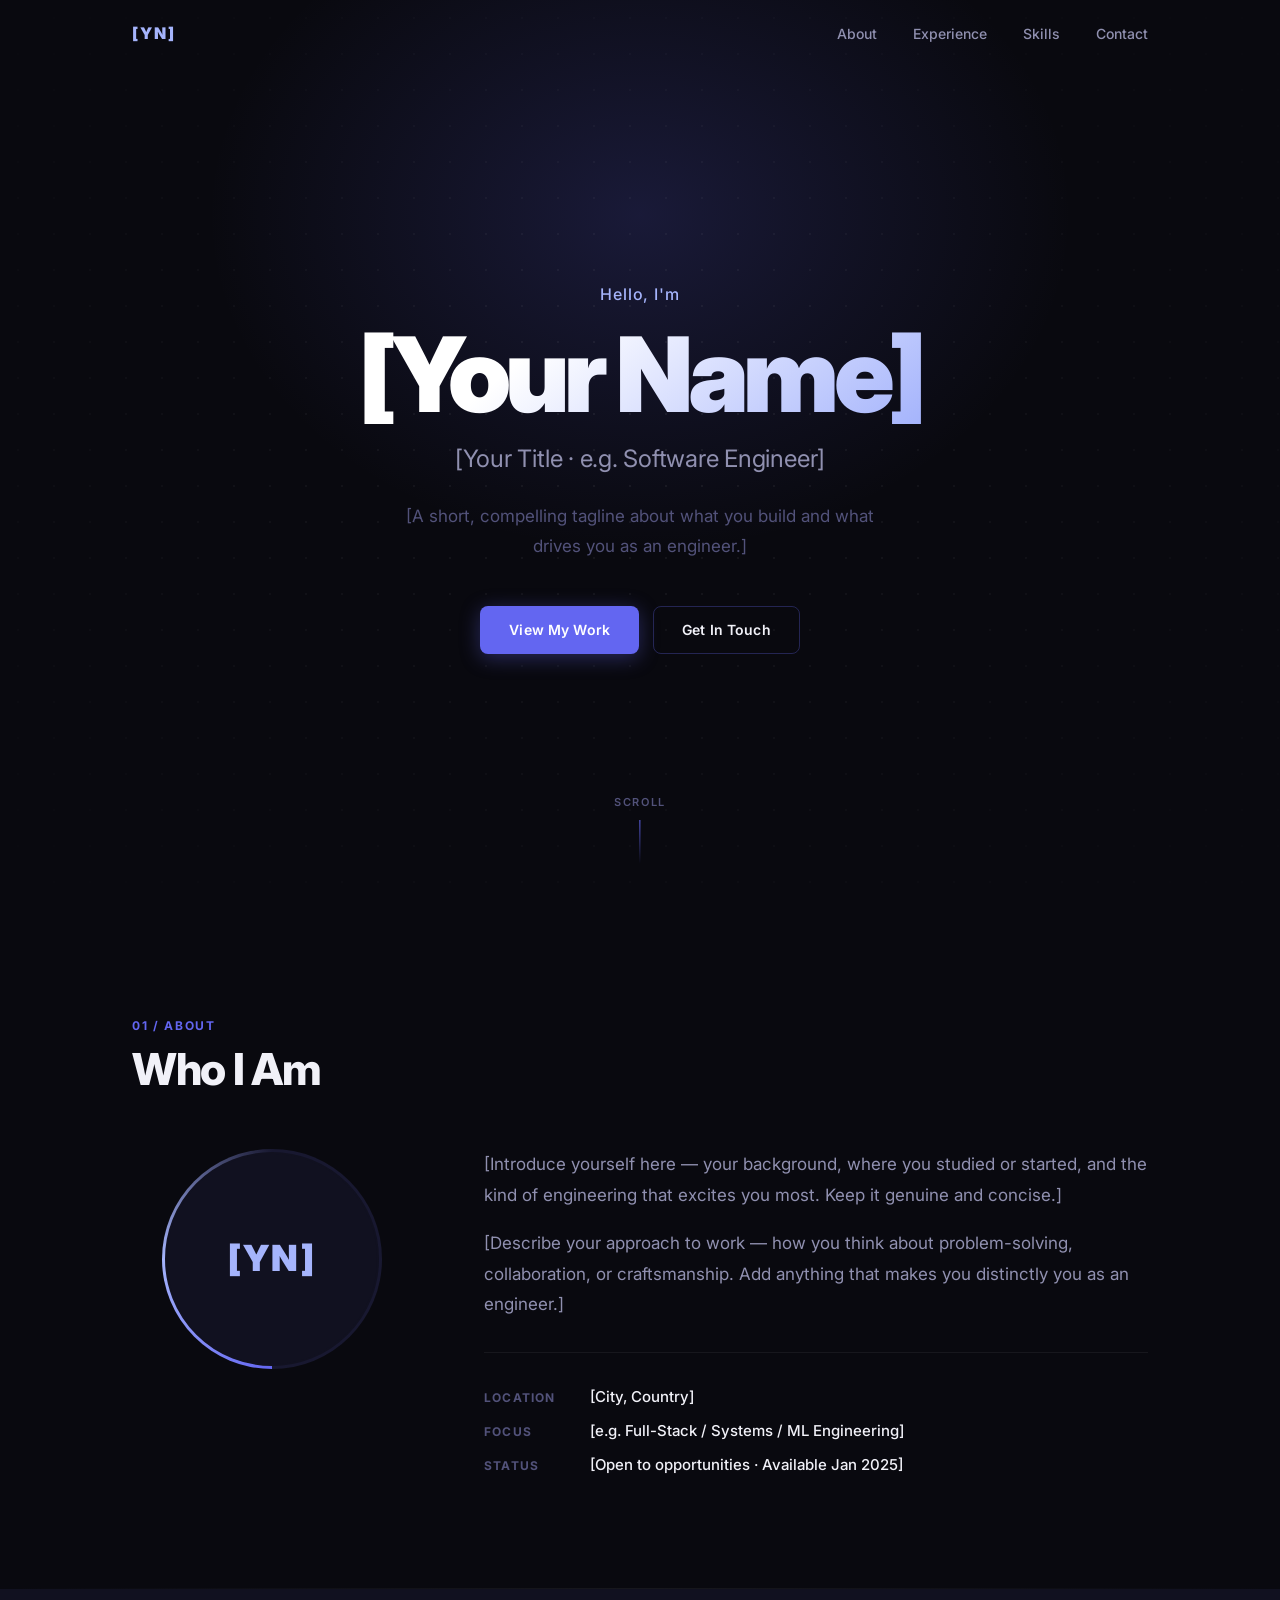
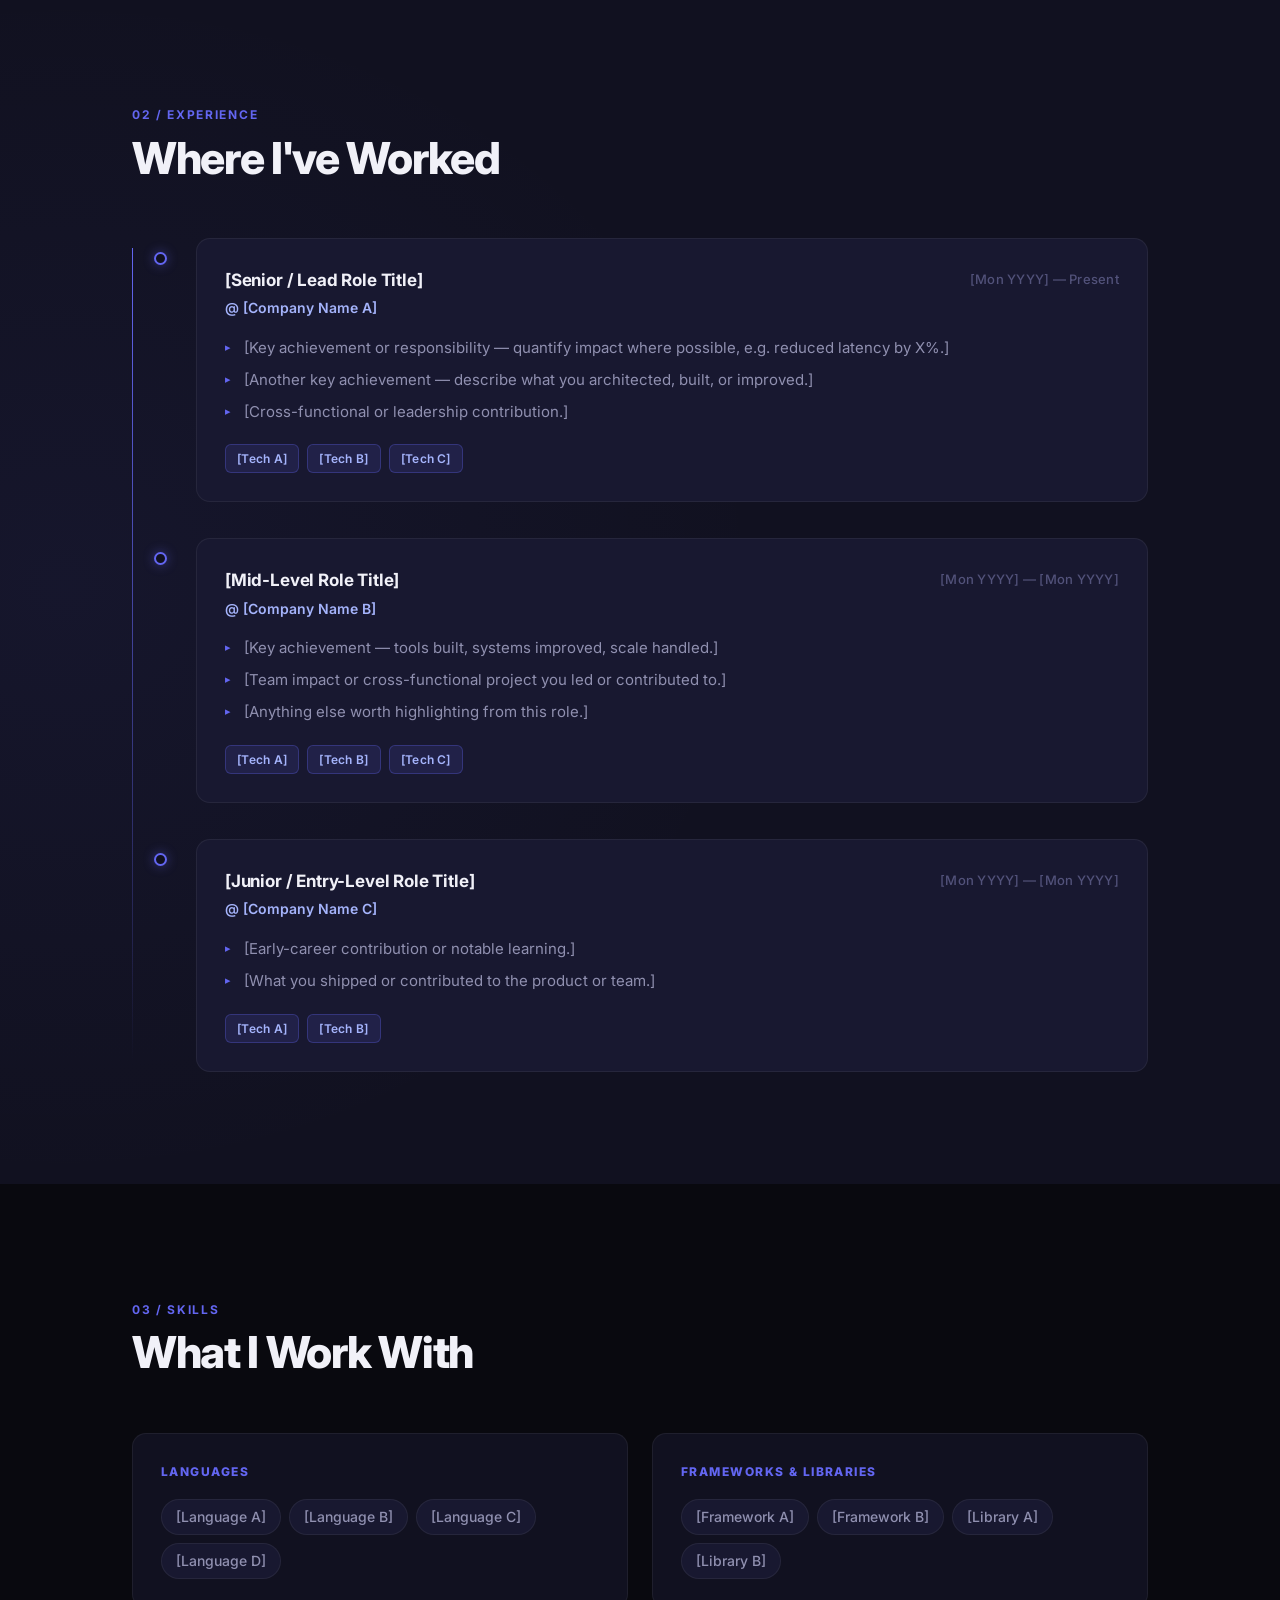
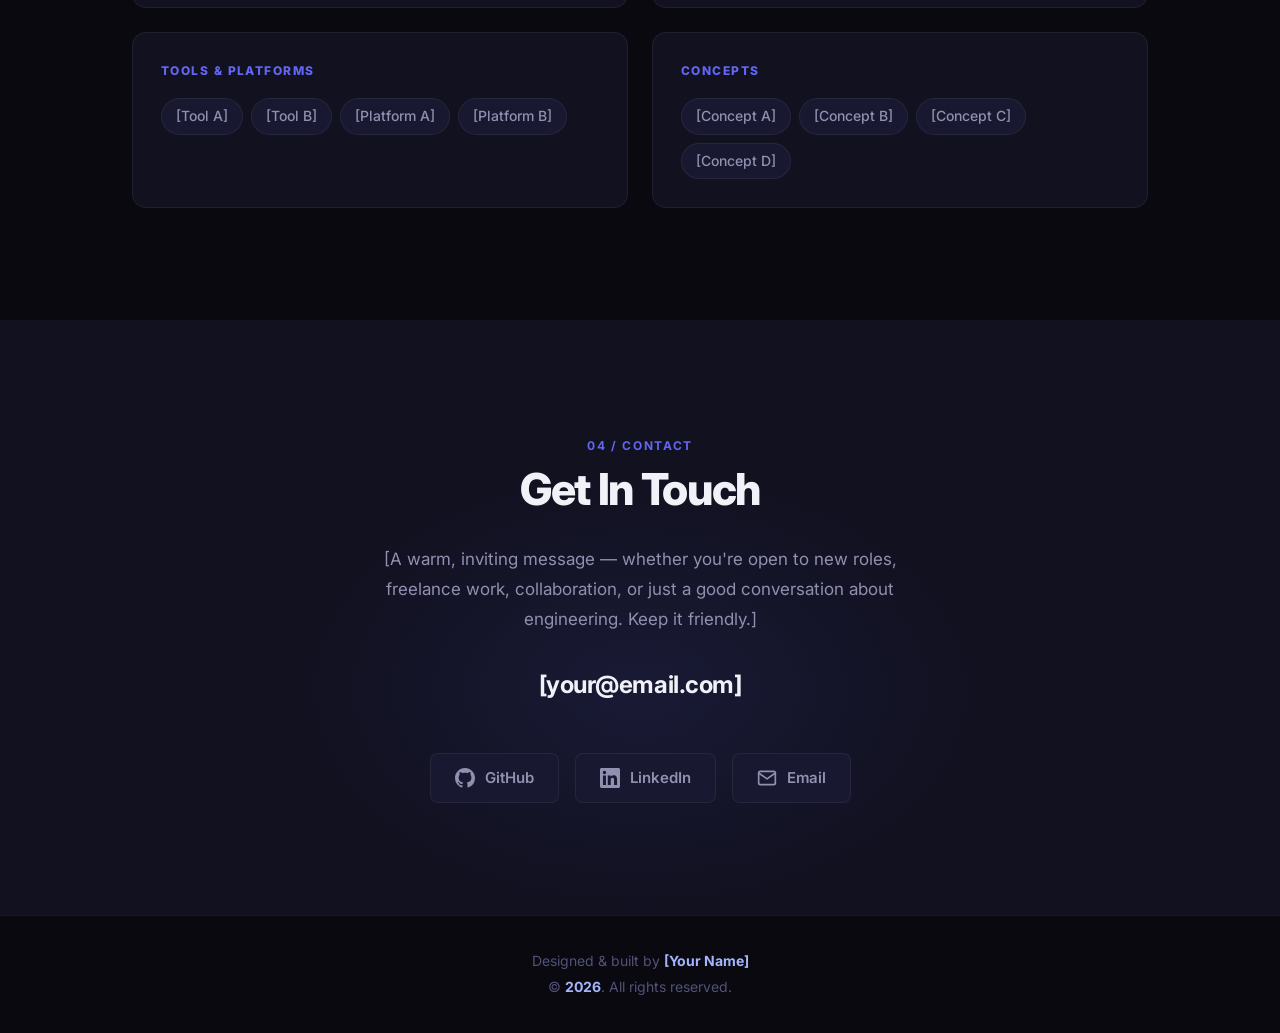
==== index.html @ c760fbdd "feat: add personal portfolio website Single-page portfolio with hero, about, experience, skills, and" ====
<!DOCTYPE html>
<html lang="en">
<head>
  <meta charset="UTF-8" />
  <meta name="viewport" content="width=device-width, initial-scale=1.0" />
  <title>[Your Name] — Engineer</title>
  <meta name="description" content="Personal portfolio of [Your Name], a software engineer." />

  <!-- Fonts: Inter (body) + space for weight variation -->
  <link rel="preconnect" href="https://fonts.googleapis.com" />
  <link rel="preconnect" href="https://fonts.gstatic.com" crossorigin />
  <link href="https://fonts.googleapis.com/css2?family=Inter:wght@300;400;500;600;700;800;900&display=swap" rel="stylesheet" />

  <link rel="stylesheet" href="style.css" />
</head>
<body>

  <!-- ============================================================
       NAVIGATION
  ============================================================ -->
  <nav id="navbar" aria-label="Primary navigation">
    <div class="nav-container">
      <a href="#home" class="nav-logo" aria-label="Home">[YN]</a>

      <ul class="nav-links" id="nav-links" role="list">
        <li><a href="#about">About</a></li>
        <li><a href="#experience">Experience</a></li>
        <li><a href="#skills">Skills</a></li>
        <li><a href="#contact">Contact</a></li>
      </ul>

      <button class="nav-toggle" id="nav-toggle" aria-label="Toggle navigation menu" aria-expanded="false">
        <span></span>
        <span></span>
        <span></span>
      </button>
    </div>
  </nav>

  <!-- ============================================================
       HERO
  ============================================================ -->
  <section id="home" class="hero">
    <!-- Decorative background layer -->
    <div class="hero-glow" aria-hidden="true"></div>
    <div class="hero-grid" aria-hidden="true"></div>

    <div class="hero-content">
      <p class="hero-greeting">Hello, I'm</p>
      <h1 class="hero-name">[Your Name]</h1>
      <h2 class="hero-title">[Your Title · e.g. Software Engineer]</h2>
      <p class="hero-tagline">
        [A short, compelling tagline about what you build and what drives you as an engineer.]
      </p>
      <div class="hero-actions">
        <a href="#experience" class="btn btn-primary">View My Work</a>
        <a href="#contact" class="btn btn-outline">Get In Touch</a>
      </div>
    </div>

    <!-- Animated scroll cue -->
    <div class="scroll-cue" aria-hidden="true">
      <span>Scroll</span>
      <div class="scroll-line"></div>
    </div>
  </section>

  <!-- ============================================================
       ABOUT
  ============================================================ -->
  <section id="about" class="about">
    <div class="container">
      <header class="section-header reveal">
        <span class="section-label">01 / About</span>
        <h2 class="section-title">Who I Am</h2>
      </header>

      <div class="about-layout">
        <!-- Avatar -->
        <div class="about-avatar reveal">
          <div class="avatar-ring">
            <div class="avatar-inner">
              <span class="avatar-initials">[YN]</span>
            </div>
          </div>
        </div>

        <!-- Text -->
        <div class="about-text reveal">
          <p>
            [Introduce yourself here — your background, where you studied or started, and the kind of engineering that excites you most. Keep it genuine and concise.]
          </p>
          <p>
            [Describe your approach to work — how you think about problem-solving, collaboration, or craftsmanship. Add anything that makes you distinctly you as an engineer.]
          </p>

          <dl class="about-details">
            <div class="detail-row">
              <dt>Location</dt>
              <dd>[City, Country]</dd>
            </div>
            <div class="detail-row">
              <dt>Focus</dt>
              <dd>[e.g. Full-Stack / Systems / ML Engineering]</dd>
            </div>
            <div class="detail-row">
              <dt>Status</dt>
              <dd>[Open to opportunities · Available Jan 2025]</dd>
            </div>
          </dl>
        </div>
      </div>
    </div>
  </section>

  <!-- ============================================================
       EXPERIENCE
  ============================================================ -->
  <section id="experience" class="experience">
    <div class="container">
      <header class="section-header reveal">
        <span class="section-label">02 / Experience</span>
        <h2 class="section-title">Where I've Worked</h2>
      </header>

      <ol class="timeline" role="list">

        <!-- Job 1 -->
        <li class="timeline-item">
          <div class="timeline-dot" aria-hidden="true"></div>
          <article class="timeline-card">
            <div class="timeline-meta">
              <div>
                <h3 class="timeline-role">[Senior / Lead Role Title]</h3>
                <span class="timeline-company">@ [Company Name A]</span>
              </div>
              <time class="timeline-period">[Mon YYYY] — Present</time>
            </div>
            <ul class="timeline-bullets" role="list">
              <li>[Key achievement or responsibility — quantify impact where possible, e.g. reduced latency by X%.]</li>
              <li>[Another key achievement — describe what you architected, built, or improved.]</li>
              <li>[Cross-functional or leadership contribution.]</li>
            </ul>
            <div class="tag-row">
              <span class="tag">[Tech A]</span>
              <span class="tag">[Tech B]</span>
              <span class="tag">[Tech C]</span>
            </div>
          </article>
        </li>

        <!-- Job 2 -->
        <li class="timeline-item">
          <div class="timeline-dot" aria-hidden="true"></div>
          <article class="timeline-card">
            <div class="timeline-meta">
              <div>
                <h3 class="timeline-role">[Mid-Level Role Title]</h3>
                <span class="timeline-company">@ [Company Name B]</span>
              </div>
              <time class="timeline-period">[Mon YYYY] — [Mon YYYY]</time>
            </div>
            <ul class="timeline-bullets" role="list">
              <li>[Key achievement — tools built, systems improved, scale handled.]</li>
              <li>[Team impact or cross-functional project you led or contributed to.]</li>
              <li>[Anything else worth highlighting from this role.]</li>
            </ul>
            <div class="tag-row">
              <span class="tag">[Tech A]</span>
              <span class="tag">[Tech B]</span>
              <span class="tag">[Tech C]</span>
            </div>
          </article>
        </li>

        <!-- Job 3 -->
        <li class="timeline-item">
          <div class="timeline-dot" aria-hidden="true"></div>
          <article class="timeline-card">
            <div class="timeline-meta">
              <div>
                <h3 class="timeline-role">[Junior / Entry-Level Role Title]</h3>
                <span class="timeline-company">@ [Company Name C]</span>
              </div>
              <time class="timeline-period">[Mon YYYY] — [Mon YYYY]</time>
            </div>
            <ul class="timeline-bullets" role="list">
              <li>[Early-career contribution or notable learning.]</li>
              <li>[What you shipped or contributed to the product or team.]</li>
            </ul>
            <div class="tag-row">
              <span class="tag">[Tech A]</span>
              <span class="tag">[Tech B]</span>
            </div>
          </article>
        </li>

      </ol>
    </div>
  </section>

  <!-- ============================================================
       SKILLS
  ============================================================ -->
  <section id="skills" class="skills">
    <div class="container">
      <header class="section-header reveal">
        <span class="section-label">03 / Skills</span>
        <h2 class="section-title">What I Work With</h2>
      </header>

      <div class="skills-grid">

        <div class="skill-card reveal">
          <h3 class="skill-category">Languages</h3>
          <div class="skill-tags">
            <span class="skill-tag">[Language A]</span>
            <span class="skill-tag">[Language B]</span>
            <span class="skill-tag">[Language C]</span>
            <span class="skill-tag">[Language D]</span>
          </div>
        </div>

        <div class="skill-card reveal">
          <h3 class="skill-category">Frameworks &amp; Libraries</h3>
          <div class="skill-tags">
            <span class="skill-tag">[Framework A]</span>
            <span class="skill-tag">[Framework B]</span>
            <span class="skill-tag">[Library A]</span>
            <span class="skill-tag">[Library B]</span>
          </div>
        </div>

        <div class="skill-card reveal">
          <h3 class="skill-category">Tools &amp; Platforms</h3>
          <div class="skill-tags">
            <span class="skill-tag">[Tool A]</span>
            <span class="skill-tag">[Tool B]</span>
            <span class="skill-tag">[Platform A]</span>
            <span class="skill-tag">[Platform B]</span>
          </div>
        </div>

        <div class="skill-card reveal">
          <h3 class="skill-category">Concepts</h3>
          <div class="skill-tags">
            <span class="skill-tag">[Concept A]</span>
            <span class="skill-tag">[Concept B]</span>
            <span class="skill-tag">[Concept C]</span>
            <span class="skill-tag">[Concept D]</span>
          </div>
        </div>

      </div>
    </div>
  </section>

  <!-- ============================================================
       CONTACT
  ============================================================ -->
  <section id="contact" class="contact">
    <div class="container">
      <header class="section-header reveal">
        <span class="section-label">04 / Contact</span>
        <h2 class="section-title">Get In Touch</h2>
      </header>

      <div class="contact-body">
        <p class="contact-intro reveal">
          [A warm, inviting message — whether you're open to new roles, freelance work,
          collaboration, or just a good conversation about engineering. Keep it friendly.]
        </p>

        <a href="mailto:[your@email.com]" class="contact-email reveal">
          [your@email.com]
        </a>

        <div class="contact-links reveal">

          <!-- GitHub -->
          <a href="https://github.com/[yourusername]" class="contact-link" target="_blank" rel="noopener noreferrer" aria-label="GitHub profile">
            <svg xmlns="http://www.w3.org/2000/svg" viewBox="0 0 24 24" fill="currentColor" width="20" height="20" aria-hidden="true">
              <path d="M12 0C5.37 0 0 5.37 0 12c0 5.31 3.435 9.795 8.205 11.385.6.105.825-.255.825-.57 0-.285-.015-1.23-.015-2.235-3.015.555-3.795-.735-4.035-1.41-.135-.345-.72-1.41-1.23-1.695-.42-.225-1.02-.78-.015-.795.945-.015 1.62.87 1.845 1.23 1.08 1.815 2.805 1.305 3.495.99.105-.78.42-1.305.765-1.605-2.67-.3-5.46-1.335-5.46-5.925 0-1.305.465-2.385 1.23-3.225-.12-.3-.54-1.53.12-3.18 0 0 1.005-.315 3.3 1.23.96-.27 1.98-.405 3-.405s2.04.135 3 .405c2.295-1.56 3.3-1.23 3.3-1.23.66 1.65.24 2.88.12 3.18.765.84 1.23 1.905 1.23 3.225 0 4.605-2.805 5.625-5.475 5.925.435.375.81 1.095.81 2.22 0 1.605-.015 2.895-.015 3.3 0 .315.225.69.825.57A12.02 12.02 0 0024 12c0-6.63-5.37-12-12-12z"/>
            </svg>
            GitHub
          </a>

          <!-- LinkedIn -->
          <a href="https://linkedin.com/in/[yourusername]" class="contact-link" target="_blank" rel="noopener noreferrer" aria-label="LinkedIn profile">
            <svg xmlns="http://www.w3.org/2000/svg" viewBox="0 0 24 24" fill="currentColor" width="20" height="20" aria-hidden="true">
              <path d="M20.447 20.452h-3.554v-5.569c0-1.328-.027-3.037-1.852-3.037-1.853 0-2.136 1.445-2.136 2.939v5.667H9.351V9h3.414v1.561h.046c.477-.9 1.637-1.85 3.37-1.85 3.601 0 4.267 2.37 4.267 5.455v6.286zM5.337 7.433a2.062 2.062 0 01-2.063-2.065 2.064 2.064 0 112.063 2.065zm1.782 13.019H3.555V9h3.564v11.452zM22.225 0H1.771C.792 0 0 .774 0 1.729v20.542C0 23.227.792 24 1.771 24h20.451C23.2 24 24 23.227 24 22.271V1.729C24 .774 23.2 0 22.222 0h.003z"/>
            </svg>
            LinkedIn
          </a>

          <!-- Email -->
          <a href="mailto:[your@email.com]" class="contact-link" aria-label="Send email">
            <svg xmlns="http://www.w3.org/2000/svg" viewBox="0 0 24 24" fill="none" stroke="currentColor" stroke-width="2" stroke-linecap="round" stroke-linejoin="round" width="20" height="20" aria-hidden="true">
              <rect x="2" y="4" width="20" height="16" rx="2"/>
              <polyline points="22,6 12,13 2,6"/>
            </svg>
            Email
          </a>

        </div>
      </div>
    </div>
  </section>

  <!-- ============================================================
       FOOTER
  ============================================================ -->
  <footer class="footer">
    <div class="container">
      <p>Designed &amp; built by <span>[Your Name]</span></p>
      <p class="footer-sub">© <span id="year"></span>. All rights reserved.</p>
    </div>
  </footer>

  <script src="script.js"></script>
</body>
</html>
---- style.css ----
/* ============================================================
   RESET & BASE
============================================================ */
*, *::before, *::after {
  box-sizing: border-box;
  margin: 0;
  padding: 0;
}

html {
  scroll-behavior: smooth;
  font-size: 16px;
}

body {
  font-family: 'Inter', -apple-system, BlinkMacSystemFont, 'Segoe UI', sans-serif;
  background-color: var(--bg);
  color: var(--text-primary);
  line-height: 1.6;
  overflow-x: hidden;
  -webkit-font-smoothing: antialiased;
  -moz-osx-font-smoothing: grayscale;
}

a { text-decoration: none; color: inherit; }
ul, ol { list-style: none; }
img { display: block; max-width: 100%; }

/* Custom scrollbar */
::-webkit-scrollbar { width: 5px; }
::-webkit-scrollbar-track { background: var(--bg); }
::-webkit-scrollbar-thumb { background: var(--accent); border-radius: 99px; }

/* ============================================================
   DESIGN TOKENS
============================================================ */
:root {
  /* Palette */
  --bg:             #09090f;
  --bg-card:        #111120;
  --bg-raised:      #181830;
  --accent:         #6366f1;          /* indigo-500  */
  --accent-light:   #a5b4fc;          /* indigo-300  */
  --accent-dim:     rgba(99,102,241,0.12);
  --accent-border:  rgba(99,102,241,0.30);
  --text-primary:   #f1f1f8;
  --text-secondary: #9090b0;
  --text-muted:     #52527a;
  --border:         rgba(255,255,255,0.06);
  --border-hover:   rgba(255,255,255,0.12);

  /* Spacing / sizing */
  --nav-h:          68px;
  --max-w:          1080px;
  --section-py:     7rem;
  --radius:         14px;
  --radius-sm:      8px;

  /* Motion */
  --ease:           cubic-bezier(0.4, 0, 0.2, 1);
  --transition:     all 0.3s var(--ease);
}

/* ============================================================
   LAYOUT HELPERS
============================================================ */
.container {
  max-width: var(--max-w);
  margin: 0 auto;
  padding: 0 2rem;
}

section { padding: var(--section-py) 0; }

/* ============================================================
   SECTION HEADER
============================================================ */
.section-header {
  margin-bottom: 3.5rem;
}

.section-label {
  display: inline-block;
  font-size: 0.75rem;
  font-weight: 700;
  letter-spacing: 0.14em;
  text-transform: uppercase;
  color: var(--accent);
  margin-bottom: 0.6rem;
}

.section-title {
  font-size: clamp(2rem, 4.5vw, 2.75rem);
  font-weight: 800;
  letter-spacing: -0.03em;
  line-height: 1.1;
  color: var(--text-primary);
}

/* ============================================================
   BUTTONS
============================================================ */
.btn {
  display: inline-flex;
  align-items: center;
  gap: 0.5rem;
  padding: 0.75rem 1.75rem;
  border-radius: var(--radius-sm);
  font-size: 0.875rem;
  font-weight: 600;
  letter-spacing: 0.01em;
  cursor: pointer;
  transition: var(--transition);
  border: 1px solid transparent;
  white-space: nowrap;
}

.btn-primary {
  background: var(--accent);
  color: #fff;
  box-shadow: 0 4px 20px rgba(99,102,241,0.35);
}
.btn-primary:hover {
  background: var(--accent-light);
  color: var(--bg);
  transform: translateY(-2px);
  box-shadow: 0 8px 30px rgba(99,102,241,0.5);
}

.btn-outline {
  background: transparent;
  color: var(--text-primary);
  border-color: var(--accent-border);
}
.btn-outline:hover {
  background: var(--accent-dim);
  border-color: var(--accent);
  transform: translateY(-2px);
}

/* ============================================================
   TAGS (shared by experience + skills)
============================================================ */
.tag {
  display: inline-flex;
  align-items: center;
  padding: 0.25rem 0.7rem;
  border-radius: 6px;
  font-size: 0.75rem;
  font-weight: 600;
  background: var(--accent-dim);
  color: var(--accent-light);
  border: 1px solid var(--accent-border);
  letter-spacing: 0.02em;
}

.tag-row {
  display: flex;
  flex-wrap: wrap;
  gap: 0.5rem;
}

/* ============================================================
   SCROLL-REVEAL BASE CLASS
   JS adds .visible once element enters viewport
============================================================ */
.reveal {
  opacity: 0;
  transform: translateY(28px);
  transition: opacity 0.65s var(--ease), transform 0.65s var(--ease);
}
.reveal.visible {
  opacity: 1;
  transform: translateY(0);
}

/* ============================================================
   NAVIGATION
============================================================ */
#navbar {
  position: fixed;
  inset: 0 0 auto 0;
  z-index: 900;
  height: var(--nav-h);
  transition: background 0.4s var(--ease), box-shadow 0.4s var(--ease), border-color 0.4s var(--ease);
  border-bottom: 1px solid transparent;
}

#navbar.scrolled {
  background: rgba(9, 9, 15, 0.88);
  backdrop-filter: blur(24px);
  -webkit-backdrop-filter: blur(24px);
  border-bottom-color: var(--border);
  box-shadow: 0 8px 40px rgba(0,0,0,0.4);
}

.nav-container {
  max-width: var(--max-w);
  margin: 0 auto;
  padding: 0 2rem;
  height: 100%;
  display: flex;
  align-items: center;
  justify-content: space-between;
  gap: 2rem;
}

.nav-logo {
  font-size: 1rem;
  font-weight: 900;
  letter-spacing: 0.12em;
  color: var(--accent-light);
  transition: var(--transition);
  flex-shrink: 0;
}
.nav-logo:hover {
  color: var(--accent);
  text-shadow: 0 0 24px rgba(99,102,241,0.6);
}

.nav-links {
  display: flex;
  align-items: center;
  gap: 2.25rem;
}
.nav-links a {
  font-size: 0.875rem;
  font-weight: 500;
  color: var(--text-secondary);
  transition: var(--transition);
  position: relative;
  padding-bottom: 2px;
}
.nav-links a::after {
  content: '';
  position: absolute;
  bottom: -3px;
  left: 0;
  width: 0;
  height: 1px;
  background: var(--accent);
  transition: width 0.3s var(--ease);
}
.nav-links a:hover,
.nav-links a.active { color: var(--text-primary); }
.nav-links a:hover::after,
.nav-links a.active::after { width: 100%; }

/* Hamburger */
.nav-toggle {
  display: none;
  flex-direction: column;
  gap: 5px;
  background: none;
  border: none;
  cursor: pointer;
  padding: 4px;
  flex-shrink: 0;
}
.nav-toggle span {
  display: block;
  width: 22px;
  height: 2px;
  background: var(--text-secondary);
  border-radius: 2px;
  transition: var(--transition);
}
.nav-toggle[aria-expanded="true"] span:nth-child(1) { transform: rotate(45deg) translate(5px, 5px); }
.nav-toggle[aria-expanded="true"] span:nth-child(2) { opacity: 0; transform: translateX(-8px); }
.nav-toggle[aria-expanded="true"] span:nth-child(3) { transform: rotate(-45deg) translate(5px, -5px); }

/* ============================================================
   HERO
============================================================ */
.hero {
  position: relative;
  min-height: 100vh;
  display: flex;
  flex-direction: column;
  align-items: center;
  justify-content: center;
  text-align: center;
  padding: calc(var(--nav-h) + 3rem) 2rem 5rem;
  overflow: hidden;
}

/* Large radial glow behind content */
.hero-glow {
  position: absolute;
  top: -15%;
  left: 50%;
  translate: -50% 0;
  width: 900px;
  height: 700px;
  background: radial-gradient(ellipse, rgba(99,102,241,0.18) 0%, transparent 68%);
  pointer-events: none;
}

/* Subtle dot-grid */
.hero-grid {
  position: absolute;
  inset: 0;
  background-image:
    radial-gradient(circle, rgba(255,255,255,0.06) 1px, transparent 1px);
  background-size: 36px 36px;
  pointer-events: none;
  mask-image: radial-gradient(ellipse 75% 75% at 50% 50%, black 0%, transparent 100%);
  -webkit-mask-image: radial-gradient(ellipse 75% 75% at 50% 50%, black 0%, transparent 100%);
}

.hero-content {
  position: relative;
  z-index: 1;
  max-width: 780px;
}

/* Staggered entrance animations */
.hero-greeting {
  font-size: 1rem;
  font-weight: 500;
  color: var(--accent-light);
  letter-spacing: 0.06em;
  margin-bottom: 1.1rem;
  opacity: 0;
  animation: fadeUp 0.7s var(--ease) 0.15s forwards;
}

.hero-name {
  font-size: clamp(3.2rem, 9vw, 6.5rem);
  font-weight: 900;
  letter-spacing: -0.05em;
  line-height: 0.95;
  margin-bottom: 1rem;
  background: linear-gradient(140deg, #fff 30%, var(--accent-light) 100%);
  -webkit-background-clip: text;
  -webkit-text-fill-color: transparent;
  background-clip: text;
  opacity: 0;
  animation: fadeUp 0.7s var(--ease) 0.35s forwards;
}

.hero-title {
  font-size: clamp(1.1rem, 2.5vw, 1.5rem);
  font-weight: 400;
  color: var(--text-secondary);
  letter-spacing: -0.01em;
  margin-bottom: 1.5rem;
  opacity: 0;
  animation: fadeUp 0.7s var(--ease) 0.55s forwards;
}

.hero-tagline {
  font-size: 1.0625rem;
  color: var(--text-muted);
  max-width: 520px;
  margin: 0 auto 2.75rem;
  line-height: 1.75;
  opacity: 0;
  animation: fadeUp 0.7s var(--ease) 0.75s forwards;
}

.hero-actions {
  display: flex;
  gap: 0.875rem;
  justify-content: center;
  flex-wrap: wrap;
  opacity: 0;
  animation: fadeUp 0.7s var(--ease) 0.95s forwards;
}

/* Scroll indicator */
.scroll-cue {
  position: absolute;
  bottom: 2.25rem;
  left: 50%;
  translate: -50% 0;
  display: flex;
  flex-direction: column;
  align-items: center;
  gap: 0.5rem;
  opacity: 0;
  animation: fadeIn 1s var(--ease) 1.6s forwards;
}
.scroll-cue span {
  font-size: 0.6875rem;
  font-weight: 600;
  letter-spacing: 0.14em;
  text-transform: uppercase;
  color: var(--text-muted);
}
.scroll-line {
  width: 1px;
  height: 44px;
  background: linear-gradient(to bottom, var(--accent), transparent);
  animation: pulse-line 2.2s ease-in-out infinite;
}

/* ============================================================
   ABOUT
============================================================ */
.about {
  background: var(--bg);
  position: relative;
}
.about::after {
  content: '';
  position: absolute;
  inset: 0 0 -1px 0;
  height: 1px;
  background: linear-gradient(90deg, transparent, var(--border), transparent);
  bottom: 0;
  top: auto;
}

.about-layout {
  display: grid;
  grid-template-columns: 280px 1fr;
  gap: 4.5rem;
  align-items: start;
}

/* Avatar */
.about-avatar {
  display: flex;
  justify-content: center;
}
.avatar-ring {
  width: 220px;
  height: 220px;
  border-radius: 50%;
  padding: 3px;
  background: conic-gradient(
    from 180deg,
    var(--accent) 0deg,
    var(--accent-light) 90deg,
    var(--bg-raised) 180deg,
    var(--bg-raised) 360deg
  );
  animation: spin-ring 8s linear infinite;
}
.avatar-inner {
  width: 100%;
  height: 100%;
  border-radius: 50%;
  background: var(--bg-card);
  display: flex;
  align-items: center;
  justify-content: center;
  border: 2px solid var(--bg-card);
}
.avatar-initials {
  font-size: 2.25rem;
  font-weight: 900;
  letter-spacing: 0.06em;
  color: var(--accent-light);
}

/* About text */
.about-text p {
  font-size: 1.0625rem;
  color: var(--text-secondary);
  line-height: 1.8;
  margin-bottom: 1.1rem;
}
.about-text p:last-of-type { margin-bottom: 0; }

.about-details {
  display: flex;
  flex-direction: column;
  gap: 0.625rem;
  margin-top: 2rem;
  padding-top: 2rem;
  border-top: 1px solid var(--border);
}
.detail-row {
  display: flex;
  align-items: baseline;
  gap: 1rem;
}
.detail-row dt {
  font-size: 0.75rem;
  font-weight: 700;
  letter-spacing: 0.1em;
  text-transform: uppercase;
  color: var(--text-muted);
  min-width: 90px;
  flex-shrink: 0;
}
.detail-row dd {
  font-size: 0.9375rem;
  font-weight: 500;
  color: var(--text-primary);
}

/* ============================================================
   EXPERIENCE
============================================================ */
.experience {
  background: var(--bg-card);
  position: relative;
  overflow: hidden;
}
.experience::before {
  content: '';
  position: absolute;
  inset: 0;
  background: radial-gradient(ellipse 55% 50% at 5% 50%, rgba(99,102,241,0.06) 0%, transparent 100%);
  pointer-events: none;
}

/* Timeline */
.timeline {
  position: relative;
  padding-left: 1.75rem;
}
.timeline::before {
  content: '';
  position: absolute;
  left: 0;
  top: 10px;
  bottom: 10px;
  width: 1px;
  background: linear-gradient(to bottom, var(--accent), rgba(99,102,241,0.2) 85%, transparent);
}

.timeline-item {
  position: relative;
  padding-left: 2.25rem;
  margin-bottom: 2.25rem;
  opacity: 0;
  transform: translateX(-18px);
  transition: opacity 0.6s var(--ease), transform 0.6s var(--ease);
}
.timeline-item.visible {
  opacity: 1;
  transform: translateX(0);
}
.timeline-item:last-child { margin-bottom: 0; }

.timeline-dot {
  position: absolute;
  left: -0.4rem;
  top: 14px;
  width: 13px;
  height: 13px;
  border-radius: 50%;
  background: var(--bg-card);
  border: 2px solid var(--accent);
  box-shadow: 0 0 12px rgba(99,102,241,0.45);
  transition: var(--transition);
}
.timeline-item:hover .timeline-dot {
  background: var(--accent);
  box-shadow: 0 0 22px rgba(99,102,241,0.7);
}

.timeline-card {
  background: var(--bg-raised);
  border: 1px solid var(--border);
  border-radius: var(--radius);
  padding: 1.75rem;
  transition: var(--transition);
}
.timeline-card:hover {
  border-color: var(--accent-border);
  box-shadow: 0 12px 40px rgba(0,0,0,0.35);
  transform: translateY(-2px);
}

.timeline-meta {
  display: flex;
  justify-content: space-between;
  align-items: flex-start;
  gap: 1rem;
  margin-bottom: 0.4rem;
  flex-wrap: wrap;
}
.timeline-role {
  font-size: 1.0625rem;
  font-weight: 700;
  color: var(--text-primary);
  letter-spacing: -0.01em;
}
.timeline-company {
  display: block;
  font-size: 0.875rem;
  font-weight: 600;
  color: var(--accent-light);
  margin-top: 0.2rem;
}
.timeline-period {
  font-size: 0.8125rem;
  font-weight: 500;
  color: var(--text-muted);
  white-space: nowrap;
  letter-spacing: 0.02em;
  flex-shrink: 0;
  padding-top: 2px;
}

.timeline-bullets {
  display: flex;
  flex-direction: column;
  gap: 0.45rem;
  margin: 1rem 0 1.25rem;
}
.timeline-bullets li {
  font-size: 0.9375rem;
  color: var(--text-secondary);
  line-height: 1.65;
  padding-left: 1.2rem;
  position: relative;
}
.timeline-bullets li::before {
  content: '▸';
  position: absolute;
  left: 0;
  top: 2px;
  color: var(--accent);
  font-size: 0.7rem;
}

/* ============================================================
   SKILLS
============================================================ */
.skills {
  background: var(--bg);
}

.skills-grid {
  display: grid;
  grid-template-columns: repeat(2, 1fr);
  gap: 1.5rem;
}

.skill-card {
  background: var(--bg-card);
  border: 1px solid var(--border);
  border-radius: var(--radius);
  padding: 1.75rem;
  transition: var(--transition);
}
.skill-card:hover {
  border-color: var(--accent-border);
  box-shadow: 0 6px 24px rgba(0,0,0,0.25);
}

.skill-category {
  font-size: 0.75rem;
  font-weight: 800;
  letter-spacing: 0.12em;
  text-transform: uppercase;
  color: var(--accent);
  margin-bottom: 1.1rem;
}

.skill-tags {
  display: flex;
  flex-wrap: wrap;
  gap: 0.5rem;
}

.skill-tag {
  display: inline-flex;
  align-items: center;
  padding: 0.375rem 0.875rem;
  border-radius: 99px;
  font-size: 0.875rem;
  font-weight: 500;
  background: var(--bg-raised);
  color: var(--text-secondary);
  border: 1px solid var(--border);
  transition: var(--transition);
  cursor: default;
}
.skill-tag:hover {
  background: var(--accent-dim);
  color: var(--accent-light);
  border-color: var(--accent-border);
  transform: translateY(-1px);
}

/* ============================================================
   CONTACT
============================================================ */
.contact {
  background: var(--bg-card);
  text-align: center;
  position: relative;
  overflow: hidden;
}
.contact::before {
  content: '';
  position: absolute;
  bottom: 0;
  left: 50%;
  translate: -50% 0;
  width: 700px;
  height: 450px;
  background: radial-gradient(ellipse, rgba(99,102,241,0.1) 0%, transparent 70%);
  pointer-events: none;
}

.contact .section-header { margin-bottom: 2rem; }

.contact-body {
  position: relative;
  z-index: 1;
  max-width: 560px;
  margin: 0 auto;
}

.contact-intro {
  font-size: 1.0625rem;
  color: var(--text-secondary);
  line-height: 1.75;
  margin-bottom: 2rem;
}

.contact-email {
  display: inline-block;
  font-size: clamp(1.1rem, 3vw, 1.5rem);
  font-weight: 700;
  color: var(--text-primary);
  letter-spacing: -0.02em;
  margin-bottom: 3rem;
  position: relative;
  transition: var(--transition);
}
.contact-email::after {
  content: '';
  position: absolute;
  bottom: -3px;
  left: 0;
  right: 0;
  height: 2px;
  background: var(--accent);
  transform: scaleX(0);
  transform-origin: left;
  transition: transform 0.35s var(--ease);
}
.contact-email:hover { color: var(--accent-light); }
.contact-email:hover::after { transform: scaleX(1); }

.contact-links {
  display: flex;
  justify-content: center;
  gap: 1rem;
  flex-wrap: wrap;
}

.contact-link {
  display: inline-flex;
  align-items: center;
  gap: 0.625rem;
  padding: 0.75rem 1.5rem;
  border-radius: var(--radius-sm);
  font-size: 0.9375rem;
  font-weight: 600;
  color: var(--text-secondary);
  background: var(--bg-raised);
  border: 1px solid var(--border);
  transition: var(--transition);
}
.contact-link:hover {
  color: var(--accent-light);
  border-color: var(--accent-border);
  background: var(--accent-dim);
  transform: translateY(-3px);
  box-shadow: 0 10px 28px rgba(0,0,0,0.3);
}
.contact-link svg { transition: var(--transition); }
.contact-link:hover svg { transform: scale(1.15); }

/* ============================================================
   FOOTER
============================================================ */
.footer {
  background: var(--bg);
  border-top: 1px solid var(--border);
  padding: 2rem 0;
  text-align: center;
}
.footer p {
  font-size: 0.875rem;
  color: var(--text-muted);
  line-height: 1.9;
}
.footer span {
  color: var(--accent-light);
  font-weight: 700;
}
.footer-sub { font-size: 0.8125rem; }

/* ============================================================
   KEYFRAMES
============================================================ */
@keyframes fadeUp {
  from { opacity: 0; transform: translateY(26px); }
  to   { opacity: 1; transform: translateY(0);    }
}

@keyframes fadeIn {
  from { opacity: 0; }
  to   { opacity: 1; }
}

@keyframes pulse-line {
  0%, 100% { opacity: 1;   transform: scaleY(1);   }
  50%       { opacity: 0.3; transform: scaleY(0.75); }
}

@keyframes spin-ring {
  from { transform: rotate(0deg);   }
  to   { transform: rotate(360deg); }
}

/* ============================================================
   RESPONSIVE — 960px (tablet)
============================================================ */
@media (max-width: 960px) {
  .about-layout {
    grid-template-columns: 1fr;
    gap: 2.5rem;
  }
  .about-avatar { order: -1; }
  .avatar-ring  { width: 160px; height: 160px; }
  .avatar-initials { font-size: 1.75rem; }

  .skills-grid {
    grid-template-columns: 1fr;
  }
}

/* ============================================================
   RESPONSIVE — 768px (mobile)
============================================================ */
@media (max-width: 768px) {
  :root {
    --section-py: 4.5rem;
  }

  /* Nav: collapse links into drawer */
  .nav-links {
    display: none;
    position: fixed;
    top: var(--nav-h);
    left: 0;
    right: 0;
    flex-direction: column;
    gap: 1.5rem;
    padding: 2rem;
    background: rgba(9, 9, 15, 0.97);
    backdrop-filter: blur(24px);
    -webkit-backdrop-filter: blur(24px);
    border-bottom: 1px solid var(--border);
  }
  .nav-links.open { display: flex; }
  .nav-links a    { font-size: 1.0625rem; }
  .nav-toggle     { display: flex; }

  /* Hero */
  .hero-actions {
    flex-direction: column;
    align-items: center;
  }

  /* Experience */
  .timeline { padding-left: 1.25rem; }
  .timeline-item { padding-left: 1.75rem; }
  .timeline-meta { flex-direction: column; gap: 0.25rem; }

  /* Contact */
  .contact-links { flex-direction: column; align-items: center; }
}

/* ============================================================
   RESPONSIVE — 480px (small phones)
============================================================ */
@media (max-width: 480px) {
  .container { padding: 0 1.25rem; }

  .timeline-card { padding: 1.25rem; }
  .skill-card    { padding: 1.25rem; }
}
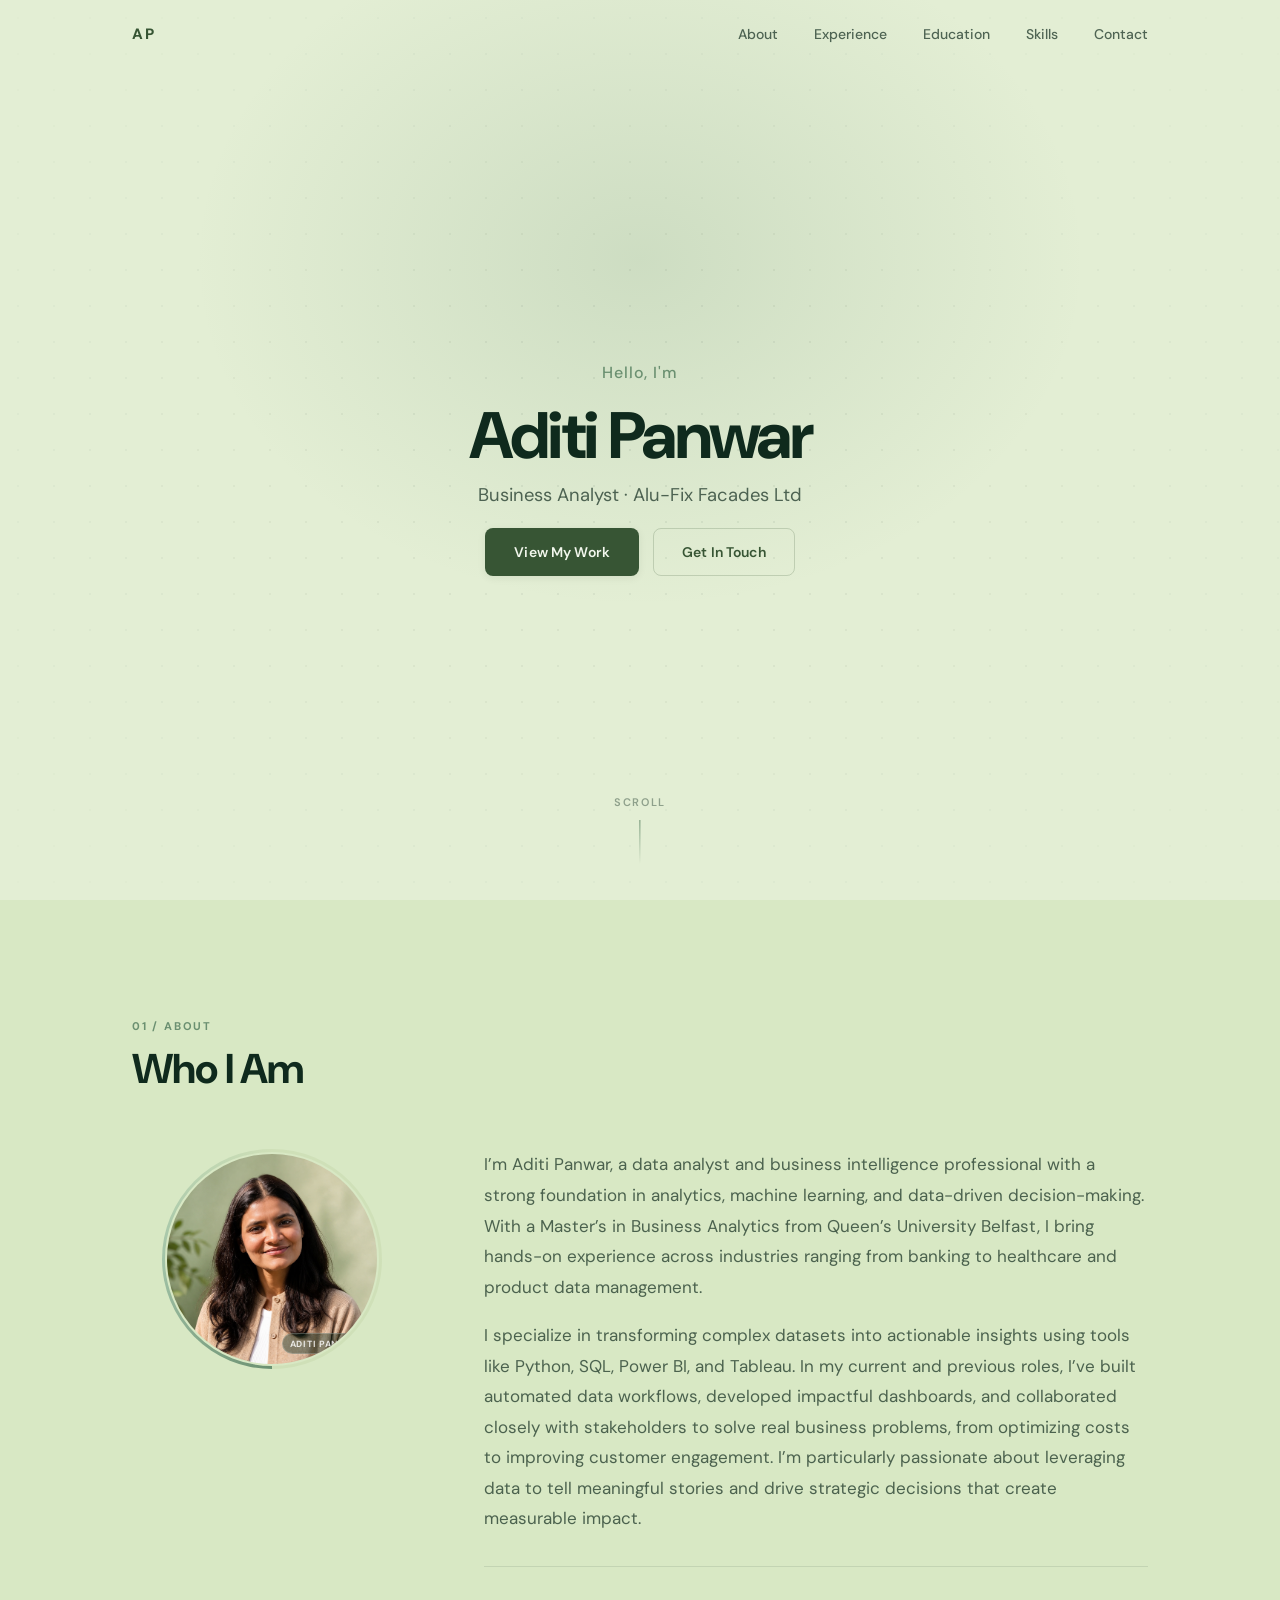
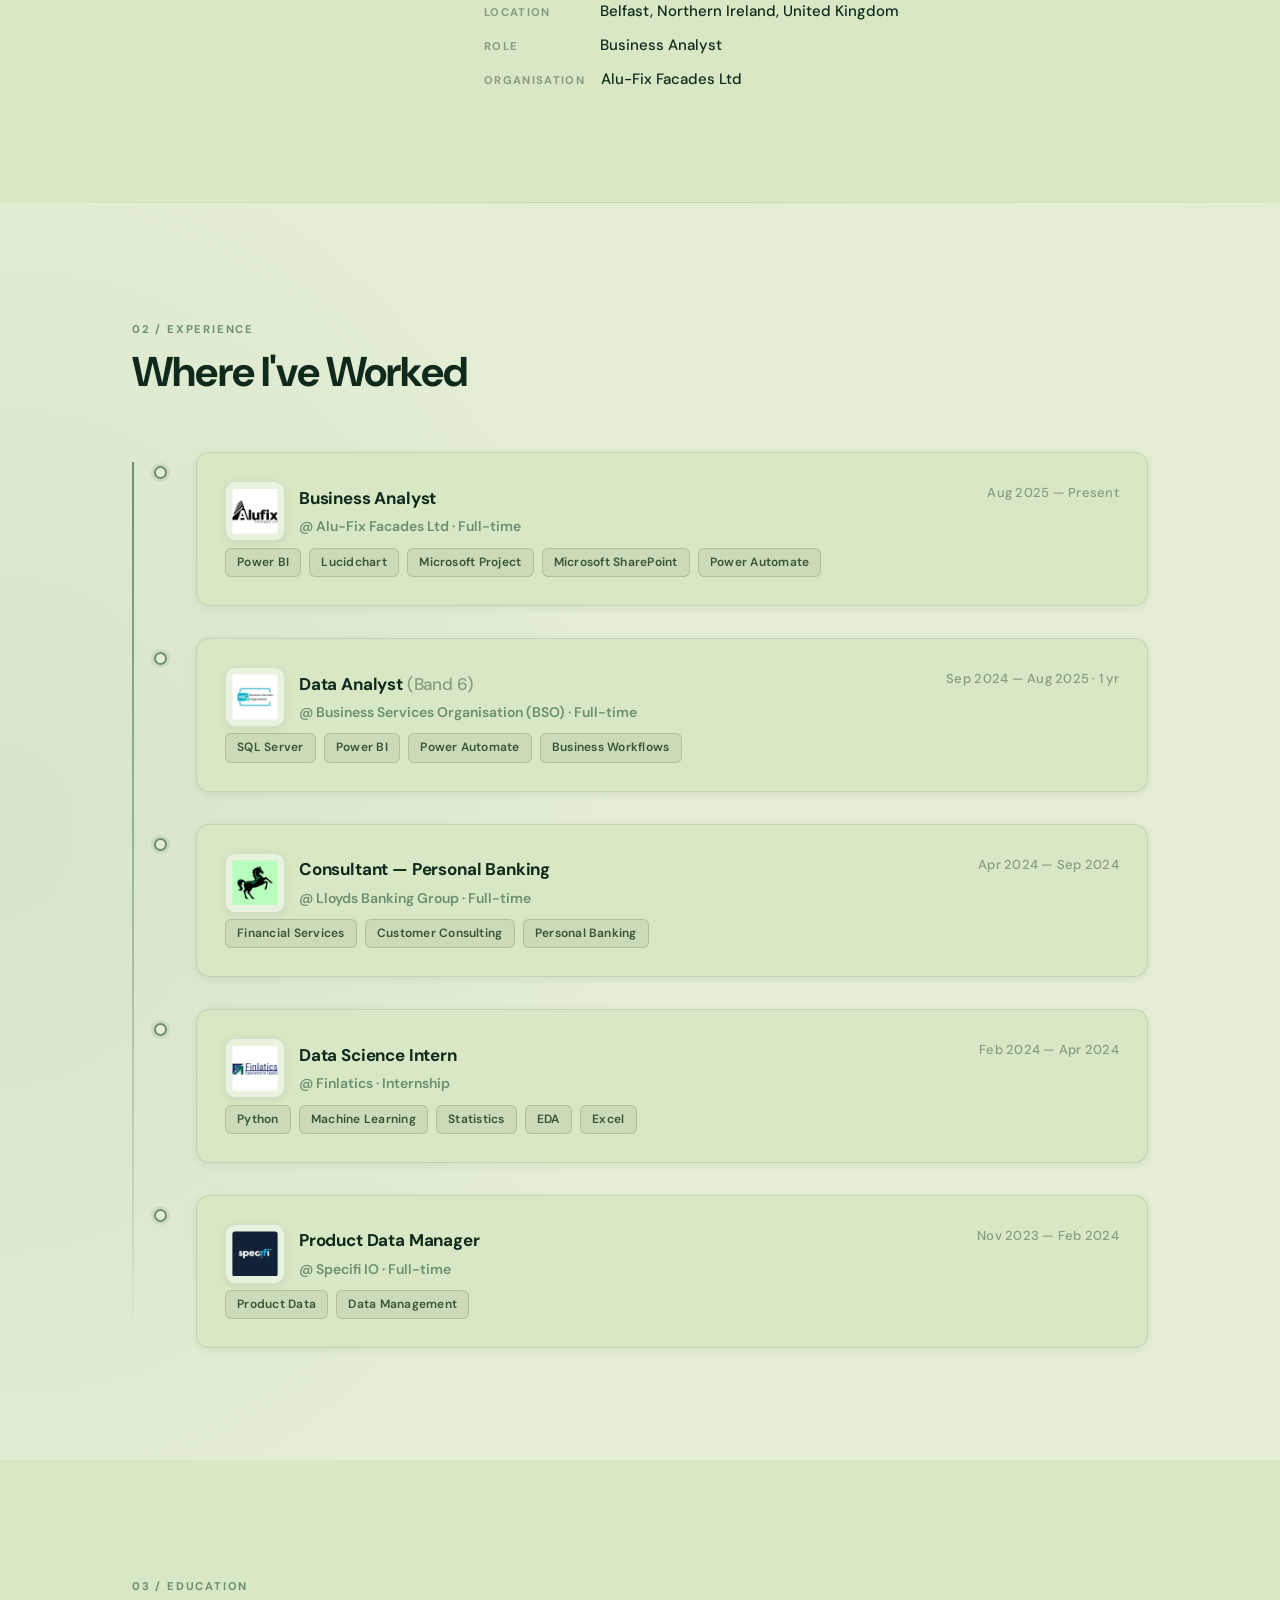
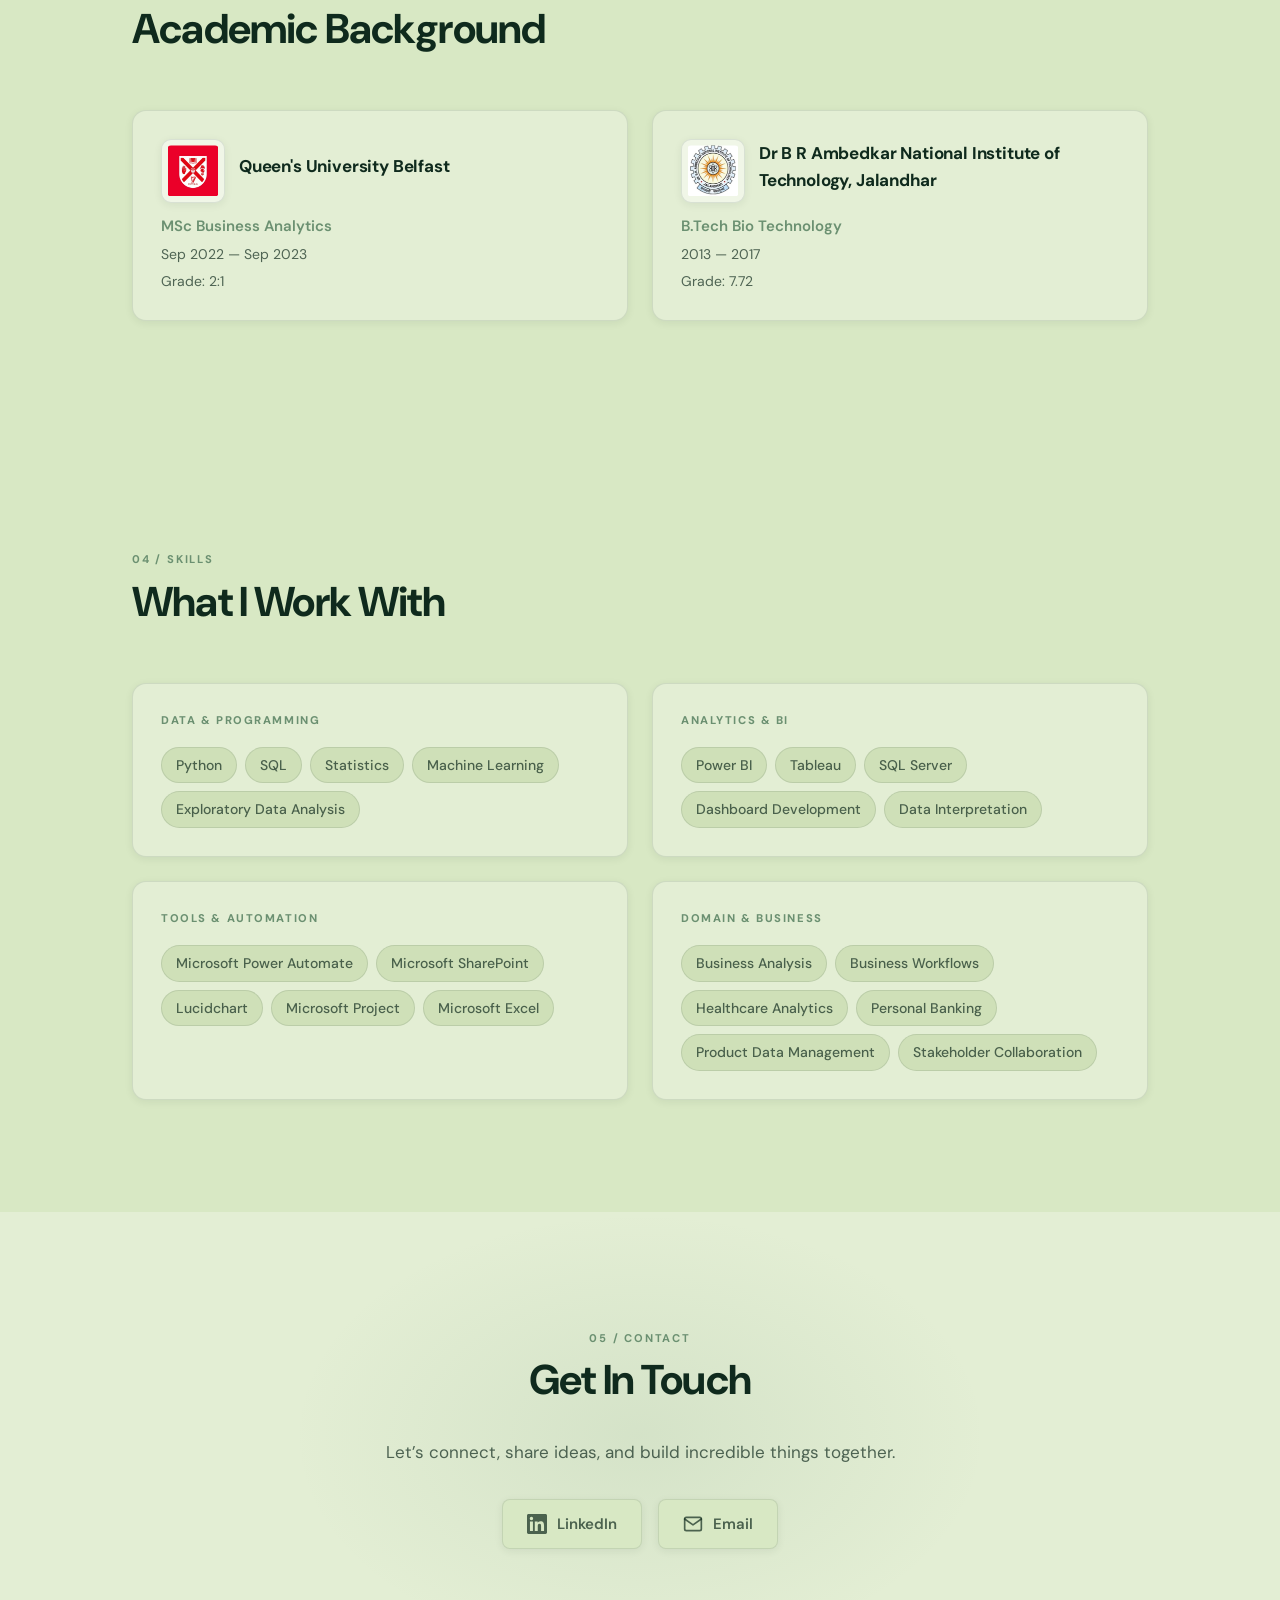
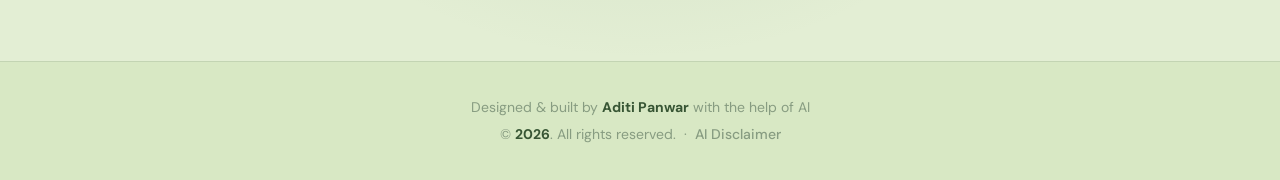
==== commit 4c5a3651: "feat: personalize portfolio content, branding, and visual polish - apply sage-green premium redesign" ====
--- a/index.html
+++ b/index.html
@@ -3,13 +3,13 @@
 <head>
   <meta charset="UTF-8" />
   <meta name="viewport" content="width=device-width, initial-scale=1.0" />
-  <title>[Your Name] — Engineer</title>
-  <meta name="description" content="Personal portfolio of [Your Name], a software engineer." />
-
-  <!-- Fonts: Inter (body) + space for weight variation -->
+  <title>Aditi Panwar — Engineer</title>
+  <meta name="description" content="Personal portfolio of Aditi Panwar, a software engineer." />
+
+  <!-- Fonts: DM Sans (body) -->
   <link rel="preconnect" href="https://fonts.googleapis.com" />
   <link rel="preconnect" href="https://fonts.gstatic.com" crossorigin />
-  <link href="https://fonts.googleapis.com/css2?family=Inter:wght@300;400;500;600;700;800;900&display=swap" rel="stylesheet" />
+  <link href="https://fonts.googleapis.com/css2?family=DM+Sans:wght@400;500;600;700;800&display=swap" rel="stylesheet" />
 
   <link rel="stylesheet" href="style.css" />
 </head>
@@ -20,11 +20,12 @@
   ============================================================ -->
   <nav id="navbar" aria-label="Primary navigation">
     <div class="nav-container">
-      <a href="#home" class="nav-logo" aria-label="Home">[YN]</a>
+      <a href="#home" class="nav-logo" aria-label="Home"><span data-var="initials"></span></a>
 
       <ul class="nav-links" id="nav-links" role="list">
         <li><a href="#about">About</a></li>
         <li><a href="#experience">Experience</a></li>
+        <li><a href="#education">Education</a></li>
         <li><a href="#skills">Skills</a></li>
         <li><a href="#contact">Contact</a></li>
       </ul>
@@ -47,11 +48,8 @@
 
     <div class="hero-content">
       <p class="hero-greeting">Hello, I'm</p>
-      <h1 class="hero-name">[Your Name]</h1>
-      <h2 class="hero-title">[Your Title · e.g. Software Engineer]</h2>
-      <p class="hero-tagline">
-        [A short, compelling tagline about what you build and what drives you as an engineer.]
-      </p>
+      <h2 class="hero-name"><span data-var="name"></span></h2>
+      <h3 class="hero-title"><span data-var="role"></span> · <span data-var="org"></span></h3>
       <div class="hero-actions">
         <a href="#experience" class="btn btn-primary">View My Work</a>
         <a href="#contact" class="btn btn-outline">Get In Touch</a>
@@ -80,7 +78,16 @@
         <div class="about-avatar reveal">
           <div class="avatar-ring">
             <div class="avatar-inner">
-              <span class="avatar-initials">[YN]</span>
+              <div class="avatar-photo-wrap" data-protected-media>
+                <img
+                  src="public/aditi_photo.png"
+                  alt="Portrait of Aditi Panwar"
+                  class="avatar-photo"
+                  loading="lazy"
+                  draggable="false"
+                  oncontextmenu="return false"
+                />
+              </div>
             </div>
           </div>
         </div>
@@ -88,24 +95,24 @@
         <!-- Text -->
         <div class="about-text reveal">
           <p>
-            [Introduce yourself here — your background, where you studied or started, and the kind of engineering that excites you most. Keep it genuine and concise.]
+            I’m Aditi Panwar, a data analyst and business intelligence professional with a strong foundation in analytics, machine learning, and data-driven decision-making. With a Master’s in Business Analytics from Queen’s University Belfast, I bring hands-on experience across industries ranging from banking to healthcare and product data management.
           </p>
           <p>
-            [Describe your approach to work — how you think about problem-solving, collaboration, or craftsmanship. Add anything that makes you distinctly you as an engineer.]
+            I specialize in transforming complex datasets into actionable insights using tools like Python, SQL, Power BI, and Tableau. In my current and previous roles, I’ve built automated data workflows, developed impactful dashboards, and collaborated closely with stakeholders to solve real business problems, from optimizing costs to improving customer engagement. I’m particularly passionate about leveraging data to tell meaningful stories and drive strategic decisions that create measurable impact.
           </p>
 
           <dl class="about-details">
             <div class="detail-row">
               <dt>Location</dt>
-              <dd>[City, Country]</dd>
+              <dd><span data-var="location"></span></dd>
             </div>
             <div class="detail-row">
-              <dt>Focus</dt>
-              <dd>[e.g. Full-Stack / Systems / ML Engineering]</dd>
+              <dt>Role</dt>
+              <dd><span data-var="role"></span></dd>
             </div>
             <div class="detail-row">
-              <dt>Status</dt>
-              <dd>[Open to opportunities · Available Jan 2025]</dd>
+              <dt>Organisation</dt>
+              <dd><span data-var="org"></span></dd>
             </div>
           </dl>
         </div>
@@ -125,129 +132,247 @@
 
       <ol class="timeline" role="list">
 
-        <!-- Job 1 -->
+        <!-- Job 1 — Alu-Fix Facades -->
         <li class="timeline-item">
           <div class="timeline-dot" aria-hidden="true"></div>
           <article class="timeline-card">
             <div class="timeline-meta">
-              <div>
-                <h3 class="timeline-role">[Senior / Lead Role Title]</h3>
-                <span class="timeline-company">@ [Company Name A]</span>
-              </div>
-              <time class="timeline-period">[Mon YYYY] — Present</time>
-            </div>
-            <ul class="timeline-bullets" role="list">
-              <li>[Key achievement or responsibility — quantify impact where possible, e.g. reduced latency by X%.]</li>
-              <li>[Another key achievement — describe what you architected, built, or improved.]</li>
-              <li>[Cross-functional or leadership contribution.]</li>
-            </ul>
+              <div class="timeline-company-row">
+                <img
+                  src="public/alu_fix_uk_ltd_logo.jpeg"
+                  alt="Alu-Fix Facades Ltd logo"
+                  class="timeline-logo"
+                  loading="lazy"
+                />
+                <div>
+                  <h3 class="timeline-role">Business Analyst</h3>
+                  <span class="timeline-company">@ Alu-Fix Facades Ltd · Full-time</span>
+                </div>
+              </div>
+              <time class="timeline-period">Aug 2025 — Present</time>
+            </div>
             <div class="tag-row">
-              <span class="tag">[Tech A]</span>
-              <span class="tag">[Tech B]</span>
-              <span class="tag">[Tech C]</span>
+              <span class="tag">Power BI</span>
+              <span class="tag">Lucidchart</span>
+              <span class="tag">Microsoft Project</span>
+              <span class="tag">Microsoft SharePoint</span>
+              <span class="tag">Power Automate</span>
             </div>
           </article>
         </li>
 
-        <!-- Job 2 -->
+        <!-- Job 2 — BSO -->
         <li class="timeline-item">
           <div class="timeline-dot" aria-hidden="true"></div>
           <article class="timeline-card">
             <div class="timeline-meta">
-              <div>
-                <h3 class="timeline-role">[Mid-Level Role Title]</h3>
-                <span class="timeline-company">@ [Company Name B]</span>
-              </div>
-              <time class="timeline-period">[Mon YYYY] — [Mon YYYY]</time>
-            </div>
-            <ul class="timeline-bullets" role="list">
-              <li>[Key achievement — tools built, systems improved, scale handled.]</li>
-              <li>[Team impact or cross-functional project you led or contributed to.]</li>
-              <li>[Anything else worth highlighting from this role.]</li>
-            </ul>
+              <div class="timeline-company-row">
+                <img
+                  src="public/bso_logo.jpeg"
+                  alt="Business Services Organisation logo"
+                  class="timeline-logo"
+                  loading="lazy"
+                />
+                <div>
+                  <h3 class="timeline-role">Data Analyst <span style="font-weight:500;color:var(--text-muted)">(Band 6)</span></h3>
+                  <span class="timeline-company">@ Business Services Organisation (BSO) · Full-time</span>
+                </div>
+              </div>
+              <time class="timeline-period">Sep 2024 — Aug 2025 · 1 yr</time>
+            </div>
             <div class="tag-row">
-              <span class="tag">[Tech A]</span>
-              <span class="tag">[Tech B]</span>
-              <span class="tag">[Tech C]</span>
+              <span class="tag">SQL Server</span>
+              <span class="tag">Power BI</span>
+              <span class="tag">Power Automate</span>
+              <span class="tag">Business Workflows</span>
             </div>
           </article>
         </li>
 
-        <!-- Job 3 -->
+        <!-- Job 3 — Lloyds Banking Group -->
         <li class="timeline-item">
           <div class="timeline-dot" aria-hidden="true"></div>
           <article class="timeline-card">
             <div class="timeline-meta">
-              <div>
-                <h3 class="timeline-role">[Junior / Entry-Level Role Title]</h3>
-                <span class="timeline-company">@ [Company Name C]</span>
-              </div>
-              <time class="timeline-period">[Mon YYYY] — [Mon YYYY]</time>
-            </div>
-            <ul class="timeline-bullets" role="list">
-              <li>[Early-career contribution or notable learning.]</li>
-              <li>[What you shipped or contributed to the product or team.]</li>
-            </ul>
+              <div class="timeline-company-row">
+                <img
+                  src="public/lloyds_banking_group_logo.jpeg"
+                  alt="Lloyds Banking Group logo"
+                  class="timeline-logo"
+                  loading="lazy"
+                />
+                <div>
+                  <h3 class="timeline-role">Consultant — Personal Banking</h3>
+                  <span class="timeline-company">@ Lloyds Banking Group · Full-time</span>
+                </div>
+              </div>
+              <time class="timeline-period">Apr 2024 — Sep 2024</time>
+            </div>
             <div class="tag-row">
-              <span class="tag">[Tech A]</span>
-              <span class="tag">[Tech B]</span>
+              <span class="tag">Financial Services</span>
+              <span class="tag">Customer Consulting</span>
+              <span class="tag">Personal Banking</span>
             </div>
           </article>
         </li>
 
+        <!-- Job 4 — Finlatics -->
+        <li class="timeline-item">
+          <div class="timeline-dot" aria-hidden="true"></div>
+          <article class="timeline-card">
+            <div class="timeline-meta">
+              <div class="timeline-company-row">
+                <img
+                  src="public/fincrux_enabling_insights_logo.jpeg"
+                  alt="Finlatics logo"
+                  class="timeline-logo"
+                  loading="lazy"
+                />
+                <div>
+                  <h3 class="timeline-role">Data Science Intern</h3>
+                  <span class="timeline-company">@ Finlatics · Internship</span>
+                </div>
+              </div>
+              <time class="timeline-period">Feb 2024 — Apr 2024</time>
+            </div>
+            <div class="tag-row">
+              <span class="tag">Python</span>
+              <span class="tag">Machine Learning</span>
+              <span class="tag">Statistics</span>
+              <span class="tag">EDA</span>
+              <span class="tag">Excel</span>
+            </div>
+          </article>
+        </li>
+
+        <!-- Job 5 — Specifi IO -->
+        <li class="timeline-item">
+          <div class="timeline-dot" aria-hidden="true"></div>
+          <article class="timeline-card">
+            <div class="timeline-meta">
+              <div class="timeline-company-row">
+                <img
+                  src="public/specifi_logo.jpeg"
+                  alt="Specifi IO logo"
+                  class="timeline-logo"
+                  loading="lazy"
+                />
+                <div>
+                  <h3 class="timeline-role">Product Data Manager</h3>
+                  <span class="timeline-company">@ Specifi IO · Full-time</span>
+                </div>
+              </div>
+              <time class="timeline-period">Nov 2023 — Feb 2024</time>
+            </div>
+            <div class="tag-row">
+              <span class="tag">Product Data</span>
+              <span class="tag">Data Management</span>
+            </div>
+          </article>
+        </li>
+
       </ol>
     </div>
   </section>
 
   <!-- ============================================================
+       EDUCATION
+  ============================================================ -->
+  <section id="education" class="education">
+    <div class="container">
+      <header class="section-header reveal">
+        <span class="section-label">03 / Education</span>
+        <h2 class="section-title">Academic Background</h2>
+      </header>
+
+      <div class="education-grid">
+        <article class="education-card reveal">
+          <div class="education-head">
+            <img
+              src="public/queens_university_belfast_logo.jpeg"
+              alt="Queen's University Belfast logo"
+              class="education-logo"
+              loading="lazy"
+            />
+            <h3 class="education-school">Queen's University Belfast</h3>
+          </div>
+          <p class="education-degree">MSc Business Analytics</p>
+          <p class="education-meta">Sep 2022 — Sep 2023</p>
+          <p class="education-grade">Grade: 2:1</p>
+        </article>
+
+        <article class="education-card reveal">
+          <div class="education-head">
+            <img
+              src="public/dr_b_r_ambedkar_national_institute_of_technology_jalandhar_official_logo.jpeg"
+              alt="Dr B R Ambedkar National Institute of Technology, Jalandhar logo"
+              class="education-logo"
+              loading="lazy"
+            />
+            <h3 class="education-school">Dr B R Ambedkar National Institute of Technology, Jalandhar</h3>
+          </div>
+          <p class="education-degree">B.Tech Bio Technology</p>
+          <p class="education-meta">2013 — 2017</p>
+          <p class="education-grade">Grade: 7.72</p>
+        </article>
+      </div>
+    </div>
+  </section>
+
+  <!-- ============================================================
        SKILLS
   ============================================================ -->
   <section id="skills" class="skills">
     <div class="container">
       <header class="section-header reveal">
-        <span class="section-label">03 / Skills</span>
+        <span class="section-label">04 / Skills</span>
         <h2 class="section-title">What I Work With</h2>
       </header>
 
       <div class="skills-grid">
 
         <div class="skill-card reveal">
-          <h3 class="skill-category">Languages</h3>
+          <h3 class="skill-category">Data &amp; Programming</h3>
           <div class="skill-tags">
-            <span class="skill-tag">[Language A]</span>
-            <span class="skill-tag">[Language B]</span>
-            <span class="skill-tag">[Language C]</span>
-            <span class="skill-tag">[Language D]</span>
+            <span class="skill-tag">Python</span>
+            <span class="skill-tag">SQL</span>
+            <span class="skill-tag">Statistics</span>
+            <span class="skill-tag">Machine Learning</span>
+            <span class="skill-tag">Exploratory Data Analysis</span>
           </div>
         </div>
 
         <div class="skill-card reveal">
-          <h3 class="skill-category">Frameworks &amp; Libraries</h3>
+          <h3 class="skill-category">Analytics &amp; BI</h3>
           <div class="skill-tags">
-            <span class="skill-tag">[Framework A]</span>
-            <span class="skill-tag">[Framework B]</span>
-            <span class="skill-tag">[Library A]</span>
-            <span class="skill-tag">[Library B]</span>
+            <span class="skill-tag">Power BI</span>
+            <span class="skill-tag">Tableau</span>
+            <span class="skill-tag">SQL Server</span>
+            <span class="skill-tag">Dashboard Development</span>
+            <span class="skill-tag">Data Interpretation</span>
           </div>
         </div>
 
         <div class="skill-card reveal">
-          <h3 class="skill-category">Tools &amp; Platforms</h3>
+          <h3 class="skill-category">Tools &amp; Automation</h3>
           <div class="skill-tags">
-            <span class="skill-tag">[Tool A]</span>
-            <span class="skill-tag">[Tool B]</span>
-            <span class="skill-tag">[Platform A]</span>
-            <span class="skill-tag">[Platform B]</span>
+            <span class="skill-tag">Microsoft Power Automate</span>
+            <span class="skill-tag">Microsoft SharePoint</span>
+            <span class="skill-tag">Lucidchart</span>
+            <span class="skill-tag">Microsoft Project</span>
+            <span class="skill-tag">Microsoft Excel</span>
           </div>
         </div>
 
         <div class="skill-card reveal">
-          <h3 class="skill-category">Concepts</h3>
+          <h3 class="skill-category">Domain &amp; Business</h3>
           <div class="skill-tags">
-            <span class="skill-tag">[Concept A]</span>
-            <span class="skill-tag">[Concept B]</span>
-            <span class="skill-tag">[Concept C]</span>
-            <span class="skill-tag">[Concept D]</span>
+            <span class="skill-tag">Business Analysis</span>
+            <span class="skill-tag">Business Workflows</span>
+            <span class="skill-tag">Healthcare Analytics</span>
+            <span class="skill-tag">Personal Banking</span>
+            <span class="skill-tag">Product Data Management</span>
+            <span class="skill-tag">Stakeholder Collaboration</span>
           </div>
         </div>
 
@@ -261,32 +386,19 @@
   <section id="contact" class="contact">
     <div class="container">
       <header class="section-header reveal">
-        <span class="section-label">04 / Contact</span>
+        <span class="section-label">05 / Contact</span>
         <h2 class="section-title">Get In Touch</h2>
       </header>
 
       <div class="contact-body">
         <p class="contact-intro reveal">
-          [A warm, inviting message — whether you're open to new roles, freelance work,
-          collaboration, or just a good conversation about engineering. Keep it friendly.]
+          Let’s connect, share ideas, and build incredible things together.
         </p>
 
-        <a href="mailto:[your@email.com]" class="contact-email reveal">
-          [your@email.com]
-        </a>
-
         <div class="contact-links reveal">
 
-          <!-- GitHub -->
-          <a href="https://github.com/[yourusername]" class="contact-link" target="_blank" rel="noopener noreferrer" aria-label="GitHub profile">
-            <svg xmlns="http://www.w3.org/2000/svg" viewBox="0 0 24 24" fill="currentColor" width="20" height="20" aria-hidden="true">
-              <path d="M12 0C5.37 0 0 5.37 0 12c0 5.31 3.435 9.795 8.205 11.385.6.105.825-.255.825-.57 0-.285-.015-1.23-.015-2.235-3.015.555-3.795-.735-4.035-1.41-.135-.345-.72-1.41-1.23-1.695-.42-.225-1.02-.78-.015-.795.945-.015 1.62.87 1.845 1.23 1.08 1.815 2.805 1.305 3.495.99.105-.78.42-1.305.765-1.605-2.67-.3-5.46-1.335-5.46-5.925 0-1.305.465-2.385 1.23-3.225-.12-.3-.54-1.53.12-3.18 0 0 1.005-.315 3.3 1.23.96-.27 1.98-.405 3-.405s2.04.135 3 .405c2.295-1.56 3.3-1.23 3.3-1.23.66 1.65.24 2.88.12 3.18.765.84 1.23 1.905 1.23 3.225 0 4.605-2.805 5.625-5.475 5.925.435.375.81 1.095.81 2.22 0 1.605-.015 2.895-.015 3.3 0 .315.225.69.825.57A12.02 12.02 0 0024 12c0-6.63-5.37-12-12-12z"/>
-            </svg>
-            GitHub
-          </a>
-
           <!-- LinkedIn -->
-          <a href="https://linkedin.com/in/[yourusername]" class="contact-link" target="_blank" rel="noopener noreferrer" aria-label="LinkedIn profile">
+          <a href="https://www.linkedin.com/in/aditipanwar10/" class="contact-link" target="_blank" rel="noopener noreferrer" aria-label="LinkedIn profile">
             <svg xmlns="http://www.w3.org/2000/svg" viewBox="0 0 24 24" fill="currentColor" width="20" height="20" aria-hidden="true">
               <path d="M20.447 20.452h-3.554v-5.569c0-1.328-.027-3.037-1.852-3.037-1.853 0-2.136 1.445-2.136 2.939v5.667H9.351V9h3.414v1.561h.046c.477-.9 1.637-1.85 3.37-1.85 3.601 0 4.267 2.37 4.267 5.455v6.286zM5.337 7.433a2.062 2.062 0 01-2.063-2.065 2.064 2.064 0 112.063 2.065zm1.782 13.019H3.555V9h3.564v11.452zM22.225 0H1.771C.792 0 0 .774 0 1.729v20.542C0 23.227.792 24 1.771 24h20.451C23.2 24 24 23.227 24 22.271V1.729C24 .774 23.2 0 22.222 0h.003z"/>
             </svg>
@@ -294,7 +406,7 @@
           </a>
 
           <!-- Email -->
-          <a href="mailto:[your@email.com]" class="contact-link" aria-label="Send email">
+          <a href="#" class="contact-link" data-email-link aria-label="Send email">
             <svg xmlns="http://www.w3.org/2000/svg" viewBox="0 0 24 24" fill="none" stroke="currentColor" stroke-width="2" stroke-linecap="round" stroke-linejoin="round" width="20" height="20" aria-hidden="true">
               <rect x="2" y="4" width="20" height="16" rx="2"/>
               <polyline points="22,6 12,13 2,6"/>
@@ -312,8 +424,8 @@
   ============================================================ -->
   <footer class="footer">
     <div class="container">
-      <p>Designed &amp; built by <span>[Your Name]</span></p>
-      <p class="footer-sub">© <span id="year"></span>. All rights reserved.</p>
+      <p>Designed &amp; built by <span>Aditi Panwar</span> with the help of AI</p>
+      <p class="footer-sub">© <span id="year"></span>. All rights reserved. &nbsp;·&nbsp; <a href="ai_disclaimer.html" class="footer-disclaimer-link">AI Disclaimer</a></p>
     </div>
   </footer>
 
--- a/style.css
+++ b/style.css
@@ -13,7 +13,7 @@
 }
 
 body {
-  font-family: 'Inter', -apple-system, BlinkMacSystemFont, 'Segoe UI', sans-serif;
+  font-family: 'DM Sans', -apple-system, BlinkMacSystemFont, 'Segoe UI', sans-serif;
   background-color: var(--bg);
   color: var(--text-primary);
   line-height: 1.6;
@@ -29,36 +29,40 @@
 /* Custom scrollbar */
 ::-webkit-scrollbar { width: 5px; }
 ::-webkit-scrollbar-track { background: var(--bg); }
-::-webkit-scrollbar-thumb { background: var(--accent); border-radius: 99px; }
-
-/* ============================================================
-   DESIGN TOKENS
+::-webkit-scrollbar-thumb { background: var(--primary); border-radius: 99px; }
+
+/* ============================================================
+   DESIGN TOKENS — Sage Green System
 ============================================================ */
 :root {
   /* Palette */
-  --bg:             #09090f;
-  --bg-card:        #111120;
-  --bg-raised:      #181830;
-  --accent:         #6366f1;          /* indigo-500  */
-  --accent-light:   #a5b4fc;          /* indigo-300  */
-  --accent-dim:     rgba(99,102,241,0.12);
-  --accent-border:  rgba(99,102,241,0.30);
-  --text-primary:   #f1f1f8;
-  --text-secondary: #9090b0;
-  --text-muted:     #52527a;
-  --border:         rgba(255,255,255,0.06);
-  --border-hover:   rgba(255,255,255,0.12);
+  --bg:              #E3EED4;
+  --bg-card:         #d8e8c4;
+  --bg-raised:       #cfe0b8;
+  --primary:         #6B9071;
+  --primary-light:   #A3C4A8;
+  --accent:          #375534;
+  --accent-dim:      rgba(55,85,52,0.08);
+  --accent-border:   rgba(55,85,52,0.20);
+  --text-primary:    #0F2A1D;
+  --text-secondary:  rgba(15,42,29,0.70);
+  --text-muted:      rgba(15,42,29,0.40);
+  --border:          rgba(15,42,29,0.10);
+  --border-hover:    rgba(15,42,29,0.20);
+  --shadow-sm:       0 2px 8px rgba(15,42,29,0.07);
+  --shadow-md:       0 6px 24px rgba(15,42,29,0.10);
+  --shadow-lg:       0 16px 48px rgba(15,42,29,0.12);
 
   /* Spacing / sizing */
-  --nav-h:          68px;
-  --max-w:          1080px;
-  --section-py:     7rem;
-  --radius:         14px;
-  --radius-sm:      8px;
+  --nav-h:           68px;
+  --max-w:           1080px;
+  --section-py:      7rem;
+  --radius:          14px;
+  --radius-sm:       8px;
 
   /* Motion */
-  --ease:           cubic-bezier(0.4, 0, 0.2, 1);
-  --transition:     all 0.3s var(--ease);
+  --ease:            cubic-bezier(0.4, 0, 0.2, 1);
+  --transition:      all 0.3s var(--ease);
 }
 
 /* ============================================================
@@ -81,19 +85,19 @@
 
 .section-label {
   display: inline-block;
-  font-size: 0.75rem;
+  font-size: 0.7rem;
   font-weight: 700;
-  letter-spacing: 0.14em;
+  letter-spacing: 0.16em;
   text-transform: uppercase;
-  color: var(--accent);
+  color: var(--primary);
   margin-bottom: 0.6rem;
 }
 
 .section-title {
-  font-size: clamp(2rem, 4.5vw, 2.75rem);
-  font-weight: 800;
-  letter-spacing: -0.03em;
-  line-height: 1.1;
+  font-size: clamp(1.9rem, 4.5vw, 2.6rem);
+  font-weight: 700;
+  letter-spacing: -0.02em;
+  line-height: 1.15;
   color: var(--text-primary);
 }
 
@@ -117,19 +121,18 @@
 
 .btn-primary {
   background: var(--accent);
-  color: #fff;
-  box-shadow: 0 4px 20px rgba(99,102,241,0.35);
+  color: #f2f7ed;
+  box-shadow: var(--shadow-sm);
 }
 .btn-primary:hover {
-  background: var(--accent-light);
-  color: var(--bg);
+  background: var(--text-primary);
   transform: translateY(-2px);
-  box-shadow: 0 8px 30px rgba(99,102,241,0.5);
+  box-shadow: var(--shadow-md);
 }
 
 .btn-outline {
   background: transparent;
-  color: var(--text-primary);
+  color: var(--accent);
   border-color: var(--accent-border);
 }
 .btn-outline:hover {
@@ -149,7 +152,7 @@
   font-size: 0.75rem;
   font-weight: 600;
   background: var(--accent-dim);
-  color: var(--accent-light);
+  color: var(--accent);
   border: 1px solid var(--accent-border);
   letter-spacing: 0.02em;
 }
@@ -162,11 +165,10 @@
 
 /* ============================================================
    SCROLL-REVEAL BASE CLASS
-   JS adds .visible once element enters viewport
 ============================================================ */
 .reveal {
   opacity: 0;
-  transform: translateY(28px);
+  transform: translateY(24px);
   transition: opacity 0.65s var(--ease), transform 0.65s var(--ease);
 }
 .reveal.visible {
@@ -187,11 +189,11 @@
 }
 
 #navbar.scrolled {
-  background: rgba(9, 9, 15, 0.88);
-  backdrop-filter: blur(24px);
-  -webkit-backdrop-filter: blur(24px);
+  background: rgba(227, 238, 212, 0.90);
+  backdrop-filter: blur(20px);
+  -webkit-backdrop-filter: blur(20px);
   border-bottom-color: var(--border);
-  box-shadow: 0 8px 40px rgba(0,0,0,0.4);
+  box-shadow: 0 4px 24px rgba(15,42,29,0.08);
 }
 
 .nav-container {
@@ -206,17 +208,14 @@
 }
 
 .nav-logo {
-  font-size: 1rem;
-  font-weight: 900;
-  letter-spacing: 0.12em;
-  color: var(--accent-light);
+  font-size: 0.9375rem;
+  font-weight: 800;
+  letter-spacing: 0.1em;
+  color: var(--accent);
   transition: var(--transition);
   flex-shrink: 0;
 }
-.nav-logo:hover {
-  color: var(--accent);
-  text-shadow: 0 0 24px rgba(99,102,241,0.6);
-}
+.nav-logo:hover { color: var(--text-primary); }
 
 .nav-links {
   display: flex;
@@ -237,7 +236,7 @@
   bottom: -3px;
   left: 0;
   width: 0;
-  height: 1px;
+  height: 1.5px;
   background: var(--accent);
   transition: width 0.3s var(--ease);
 }
@@ -246,7 +245,6 @@
 .nav-links a:hover::after,
 .nav-links a.active::after { width: 100%; }
 
-/* Hamburger */
 .nav-toggle {
   display: none;
   flex-direction: column;
@@ -282,26 +280,24 @@
   text-align: center;
   padding: calc(var(--nav-h) + 3rem) 2rem 5rem;
   overflow: hidden;
-}
-
-/* Large radial glow behind content */
+  background: var(--bg);
+}
+
 .hero-glow {
   position: absolute;
-  top: -15%;
+  top: -10%;
   left: 50%;
   translate: -50% 0;
   width: 900px;
   height: 700px;
-  background: radial-gradient(ellipse, rgba(99,102,241,0.18) 0%, transparent 68%);
+  background: radial-gradient(ellipse, rgba(107,144,113,0.18) 0%, transparent 70%);
   pointer-events: none;
 }
 
-/* Subtle dot-grid */
 .hero-grid {
   position: absolute;
   inset: 0;
-  background-image:
-    radial-gradient(circle, rgba(255,255,255,0.06) 1px, transparent 1px);
+  background-image: radial-gradient(circle, rgba(15,42,29,0.07) 1px, transparent 1px);
   background-size: 36px 36px;
   pointer-events: none;
   mask-image: radial-gradient(ellipse 75% 75% at 50% 50%, black 0%, transparent 100%);
@@ -314,11 +310,10 @@
   max-width: 780px;
 }
 
-/* Staggered entrance animations */
 .hero-greeting {
   font-size: 1rem;
   font-weight: 500;
-  color: var(--accent-light);
+  color: var(--primary);
   letter-spacing: 0.06em;
   margin-bottom: 1.1rem;
   opacity: 0;
@@ -326,25 +321,21 @@
 }
 
 .hero-name {
-  font-size: clamp(3.2rem, 9vw, 6.5rem);
-  font-weight: 900;
-  letter-spacing: -0.05em;
-  line-height: 0.95;
-  margin-bottom: 1rem;
-  background: linear-gradient(140deg, #fff 30%, var(--accent-light) 100%);
-  -webkit-background-clip: text;
-  -webkit-text-fill-color: transparent;
-  background-clip: text;
+  font-size: clamp(2.2rem, 6.2vw, 4.1rem);
+  font-weight: 800;
+  letter-spacing: -0.04em;
+  line-height: 1;
+  margin-bottom: 0.75rem;
+  color: var(--text-primary);
   opacity: 0;
   animation: fadeUp 0.7s var(--ease) 0.35s forwards;
 }
 
 .hero-title {
-  font-size: clamp(1.1rem, 2.5vw, 1.5rem);
+  font-size: clamp(0.95rem, 1.9vw, 1.15rem);
   font-weight: 400;
   color: var(--text-secondary);
-  letter-spacing: -0.01em;
-  margin-bottom: 1.5rem;
+  margin-bottom: 1.1rem;
   opacity: 0;
   animation: fadeUp 0.7s var(--ease) 0.55s forwards;
 }
@@ -354,7 +345,7 @@
   color: var(--text-muted);
   max-width: 520px;
   margin: 0 auto 2.75rem;
-  line-height: 1.75;
+  line-height: 1.8;
   opacity: 0;
   animation: fadeUp 0.7s var(--ease) 0.75s forwards;
 }
@@ -368,7 +359,6 @@
   animation: fadeUp 0.7s var(--ease) 0.95s forwards;
 }
 
-/* Scroll indicator */
 .scroll-cue {
   position: absolute;
   bottom: 2.25rem;
@@ -391,7 +381,7 @@
 .scroll-line {
   width: 1px;
   height: 44px;
-  background: linear-gradient(to bottom, var(--accent), transparent);
+  background: linear-gradient(to bottom, var(--primary), transparent);
   animation: pulse-line 2.2s ease-in-out infinite;
 }
 
@@ -399,17 +389,17 @@
    ABOUT
 ============================================================ */
 .about {
-  background: var(--bg);
+  background: var(--bg-card);
   position: relative;
 }
 .about::after {
   content: '';
   position: absolute;
-  inset: 0 0 -1px 0;
+  bottom: 0;
+  left: 0;
+  right: 0;
   height: 1px;
   background: linear-gradient(90deg, transparent, var(--border), transparent);
-  bottom: 0;
-  top: auto;
 }
 
 .about-layout {
@@ -419,7 +409,6 @@
   align-items: start;
 }
 
-/* Avatar */
 .about-avatar {
   display: flex;
   justify-content: center;
@@ -431,12 +420,11 @@
   padding: 3px;
   background: conic-gradient(
     from 180deg,
-    var(--accent) 0deg,
-    var(--accent-light) 90deg,
+    var(--primary) 0deg,
+    var(--primary-light) 90deg,
     var(--bg-raised) 180deg,
     var(--bg-raised) 360deg
   );
-  animation: spin-ring 8s linear infinite;
 }
 .avatar-inner {
   width: 100%;
@@ -448,14 +436,49 @@
   justify-content: center;
   border: 2px solid var(--bg-card);
 }
-.avatar-initials {
-  font-size: 2.25rem;
-  font-weight: 900;
-  letter-spacing: 0.06em;
-  color: var(--accent-light);
-}
-
-/* About text */
+
+.avatar-photo-wrap {
+  width: 100%;
+  height: 100%;
+  border-radius: 50%;
+  overflow: hidden;
+  position: relative;
+}
+
+.avatar-photo {
+  width: 100%;
+  height: 100%;
+  object-fit: cover;
+  user-select: none;
+  -webkit-user-drag: none;
+  pointer-events: auto;
+}
+
+.avatar-photo-wrap::after {
+  content: 'Aditi Panwar';
+  position: absolute;
+  right: 8px;
+  bottom: 10px;
+  font-size: 0.56rem;
+  letter-spacing: 0.08em;
+  text-transform: uppercase;
+  font-weight: 700;
+  color: rgba(255, 255, 255, 0.82);
+  background: rgba(15, 42, 29, 0.45);
+  border: 1px solid rgba(255, 255, 255, 0.22);
+  border-radius: 999px;
+  padding: 0.15rem 0.42rem;
+  pointer-events: none;
+}
+
+/* Scrape deterrents for protected media (not absolute security) */
+[data-protected-media],
+[data-protected-media] * {
+  -webkit-touch-callout: none;
+  -webkit-user-select: none;
+  user-select: none;
+}
+
 .about-text p {
   font-size: 1.0625rem;
   color: var(--text-secondary);
@@ -478,12 +501,12 @@
   gap: 1rem;
 }
 .detail-row dt {
-  font-size: 0.75rem;
+  font-size: 0.7rem;
   font-weight: 700;
-  letter-spacing: 0.1em;
+  letter-spacing: 0.12em;
   text-transform: uppercase;
   color: var(--text-muted);
-  min-width: 90px;
+  min-width: 100px;
   flex-shrink: 0;
 }
 .detail-row dd {
@@ -496,7 +519,7 @@
    EXPERIENCE
 ============================================================ */
 .experience {
-  background: var(--bg-card);
+  background: var(--bg);
   position: relative;
   overflow: hidden;
 }
@@ -504,11 +527,10 @@
   content: '';
   position: absolute;
   inset: 0;
-  background: radial-gradient(ellipse 55% 50% at 5% 50%, rgba(99,102,241,0.06) 0%, transparent 100%);
+  background: radial-gradient(ellipse 50% 60% at 0% 50%, rgba(107,144,113,0.10) 0%, transparent 100%);
   pointer-events: none;
 }
 
-/* Timeline */
 .timeline {
   position: relative;
   padding-left: 1.75rem;
@@ -519,16 +541,16 @@
   left: 0;
   top: 10px;
   bottom: 10px;
-  width: 1px;
-  background: linear-gradient(to bottom, var(--accent), rgba(99,102,241,0.2) 85%, transparent);
+  width: 1.5px;
+  background: linear-gradient(to bottom, var(--primary), rgba(107,144,113,0.15) 90%, transparent);
 }
 
 .timeline-item {
   position: relative;
   padding-left: 2.25rem;
-  margin-bottom: 2.25rem;
+  margin-bottom: 2rem;
   opacity: 0;
-  transform: translateX(-18px);
+  transform: translateX(-16px);
   transition: opacity 0.6s var(--ease), transform 0.6s var(--ease);
 }
 .timeline-item.visible {
@@ -544,26 +566,27 @@
   width: 13px;
   height: 13px;
   border-radius: 50%;
+  background: var(--bg);
+  border: 2px solid var(--primary);
+  box-shadow: 0 0 0 3px rgba(107,144,113,0.15);
+  transition: var(--transition);
+}
+.timeline-item:hover .timeline-dot {
+  background: var(--primary);
+  box-shadow: 0 0 0 4px rgba(107,144,113,0.25);
+}
+
+.timeline-card {
   background: var(--bg-card);
-  border: 2px solid var(--accent);
-  box-shadow: 0 0 12px rgba(99,102,241,0.45);
-  transition: var(--transition);
-}
-.timeline-item:hover .timeline-dot {
-  background: var(--accent);
-  box-shadow: 0 0 22px rgba(99,102,241,0.7);
-}
-
-.timeline-card {
-  background: var(--bg-raised);
   border: 1px solid var(--border);
   border-radius: var(--radius);
   padding: 1.75rem;
   transition: var(--transition);
+  box-shadow: var(--shadow-sm);
 }
 .timeline-card:hover {
-  border-color: var(--accent-border);
-  box-shadow: 0 12px 40px rgba(0,0,0,0.35);
+  border-color: var(--border-hover);
+  box-shadow: var(--shadow-md);
   transform: translateY(-2px);
 }
 
@@ -575,6 +598,26 @@
   margin-bottom: 0.4rem;
   flex-wrap: wrap;
 }
+
+.timeline-company-row {
+  display: flex;
+  align-items: center;
+  gap: 0.875rem;
+  min-width: 0;
+}
+
+.timeline-logo {
+  width: 60px;
+  height: 60px;
+  object-fit: contain;
+  border-radius: 10px;
+  background: rgba(255, 255, 255, 0.45);
+  border: 1px solid var(--border);
+  padding: 0.4rem;
+  box-shadow: var(--shadow-sm);
+  flex-shrink: 0;
+}
+
 .timeline-role {
   font-size: 1.0625rem;
   font-weight: 700;
@@ -585,7 +628,7 @@
   display: block;
   font-size: 0.875rem;
   font-weight: 600;
-  color: var(--accent-light);
+  color: var(--primary);
   margin-top: 0.2rem;
 }
 .timeline-period {
@@ -616,15 +659,87 @@
   position: absolute;
   left: 0;
   top: 2px;
-  color: var(--accent);
+  color: var(--primary);
   font-size: 0.7rem;
 }
 
 /* ============================================================
+   EDUCATION
+============================================================ */
+.education {
+  background: var(--bg-card);
+}
+
+.education-grid {
+  display: grid;
+  grid-template-columns: repeat(2, 1fr);
+  gap: 1.5rem;
+}
+
+.education-card {
+  background: var(--bg);
+  border: 1px solid var(--border);
+  border-radius: var(--radius);
+  padding: 1.75rem;
+  box-shadow: var(--shadow-sm);
+  transition: var(--transition);
+}
+
+.education-card:hover {
+  border-color: var(--border-hover);
+  box-shadow: var(--shadow-md);
+  transform: translateY(-2px);
+}
+
+.education-head {
+  display: flex;
+  align-items: center;
+  gap: 0.875rem;
+  margin-bottom: 0.7rem;
+}
+
+.education-logo {
+  width: 64px;
+  height: 64px;
+  object-fit: contain;
+  border-radius: 10px;
+  background: rgba(255, 255, 255, 0.45);
+  border: 1px solid var(--border);
+  padding: 0.35rem;
+  box-shadow: var(--shadow-sm);
+  flex-shrink: 0;
+}
+
+.education-school {
+  font-size: 1.0625rem;
+  font-weight: 700;
+  color: var(--text-primary);
+  letter-spacing: -0.01em;
+  margin-bottom: 0.45rem;
+}
+
+.education-degree {
+  font-size: 0.9375rem;
+  font-weight: 600;
+  color: var(--primary);
+  margin-bottom: 0.35rem;
+}
+
+.education-meta,
+.education-grade {
+  font-size: 0.875rem;
+  color: var(--text-secondary);
+}
+
+.education-grade {
+  margin-top: 0.25rem;
+}
+
+/* ============================================================
    SKILLS
 ============================================================ */
 .skills {
-  background: var(--bg);
+  background: var(--bg-card);
 }
 
 .skills-grid {
@@ -634,23 +749,24 @@
 }
 
 .skill-card {
-  background: var(--bg-card);
+  background: var(--bg);
   border: 1px solid var(--border);
   border-radius: var(--radius);
   padding: 1.75rem;
   transition: var(--transition);
+  box-shadow: var(--shadow-sm);
 }
 .skill-card:hover {
-  border-color: var(--accent-border);
-  box-shadow: 0 6px 24px rgba(0,0,0,0.25);
+  border-color: var(--border-hover);
+  box-shadow: var(--shadow-md);
 }
 
 .skill-category {
-  font-size: 0.75rem;
+  font-size: 0.7rem;
   font-weight: 800;
-  letter-spacing: 0.12em;
+  letter-spacing: 0.14em;
   text-transform: uppercase;
-  color: var(--accent);
+  color: var(--primary);
   margin-bottom: 1.1rem;
 }
 
@@ -675,7 +791,7 @@
 }
 .skill-tag:hover {
   background: var(--accent-dim);
-  color: var(--accent-light);
+  color: var(--accent);
   border-color: var(--accent-border);
   transform: translateY(-1px);
 }
@@ -684,7 +800,7 @@
    CONTACT
 ============================================================ */
 .contact {
-  background: var(--bg-card);
+  background: var(--bg);
   text-align: center;
   position: relative;
   overflow: hidden;
@@ -697,7 +813,7 @@
   translate: -50% 0;
   width: 700px;
   height: 450px;
-  background: radial-gradient(ellipse, rgba(99,102,241,0.1) 0%, transparent 70%);
+  background: radial-gradient(ellipse, rgba(107,144,113,0.12) 0%, transparent 70%);
   pointer-events: none;
 }
 
@@ -713,7 +829,7 @@
 .contact-intro {
   font-size: 1.0625rem;
   color: var(--text-secondary);
-  line-height: 1.75;
+  line-height: 1.8;
   margin-bottom: 2rem;
 }
 
@@ -734,12 +850,12 @@
   left: 0;
   right: 0;
   height: 2px;
-  background: var(--accent);
+  background: var(--primary);
   transform: scaleX(0);
   transform-origin: left;
   transition: transform 0.35s var(--ease);
 }
-.contact-email:hover { color: var(--accent-light); }
+.contact-email:hover { color: var(--accent); }
 .contact-email:hover::after { transform: scaleX(1); }
 
 .contact-links {
@@ -758,16 +874,17 @@
   font-size: 0.9375rem;
   font-weight: 600;
   color: var(--text-secondary);
-  background: var(--bg-raised);
+  background: var(--bg-card);
   border: 1px solid var(--border);
   transition: var(--transition);
+  box-shadow: var(--shadow-sm);
 }
 .contact-link:hover {
-  color: var(--accent-light);
+  color: var(--accent);
   border-color: var(--accent-border);
   background: var(--accent-dim);
   transform: translateY(-3px);
-  box-shadow: 0 10px 28px rgba(0,0,0,0.3);
+  box-shadow: var(--shadow-md);
 }
 .contact-link svg { transition: var(--transition); }
 .contact-link:hover svg { transform: scale(1.15); }
@@ -776,7 +893,7 @@
    FOOTER
 ============================================================ */
 .footer {
-  background: var(--bg);
+  background: var(--bg-card);
   border-top: 1px solid var(--border);
   padding: 2rem 0;
   text-align: center;
@@ -787,8 +904,17 @@
   line-height: 1.9;
 }
 .footer span {
-  color: var(--accent-light);
+  color: var(--accent);
   font-weight: 700;
+}
+.footer-disclaimer-link {
+  color: var(--text-muted);
+  font-weight: 500;
+  text-decoration: none;
+  transition: color 0.25s var(--ease);
+}
+.footer-disclaimer-link:hover {
+  color: var(--accent);
 }
 .footer-sub { font-size: 0.8125rem; }
 
@@ -806,12 +932,12 @@
 }
 
 @keyframes pulse-line {
-  0%, 100% { opacity: 1;   transform: scaleY(1);   }
-  50%       { opacity: 0.3; transform: scaleY(0.75); }
+  0%, 100% { opacity: 1;   transform: scaleY(1); }
+  50%      { opacity: 0.3; transform: scaleY(0.75); }
 }
 
 @keyframes spin-ring {
-  from { transform: rotate(0deg);   }
+  from { transform: rotate(0deg); }
   to   { transform: rotate(360deg); }
 }
 
@@ -830,6 +956,10 @@
   .skills-grid {
     grid-template-columns: 1fr;
   }
+
+  .education-grid {
+    grid-template-columns: 1fr;
+  }
 }
 
 /* ============================================================
@@ -840,7 +970,6 @@
     --section-py: 4.5rem;
   }
 
-  /* Nav: collapse links into drawer */
   .nav-links {
     display: none;
     position: fixed;
@@ -850,28 +979,35 @@
     flex-direction: column;
     gap: 1.5rem;
     padding: 2rem;
-    background: rgba(9, 9, 15, 0.97);
-    backdrop-filter: blur(24px);
-    -webkit-backdrop-filter: blur(24px);
+    background: rgba(227, 238, 212, 0.97);
+    backdrop-filter: blur(20px);
+    -webkit-backdrop-filter: blur(20px);
     border-bottom: 1px solid var(--border);
   }
   .nav-links.open { display: flex; }
   .nav-links a    { font-size: 1.0625rem; }
   .nav-toggle     { display: flex; }
 
-  /* Hero */
   .hero-actions {
     flex-direction: column;
     align-items: center;
   }
 
-  /* Experience */
   .timeline { padding-left: 1.25rem; }
   .timeline-item { padding-left: 1.75rem; }
   .timeline-meta { flex-direction: column; gap: 0.25rem; }
-
-  /* Contact */
+  .timeline-logo { width: 52px; height: 52px; }
+
   .contact-links { flex-direction: column; align-items: center; }
+
+  .education-head {
+    align-items: flex-start;
+  }
+
+  .education-logo {
+    width: 56px;
+    height: 56px;
+  }
 }
 
 /* ============================================================
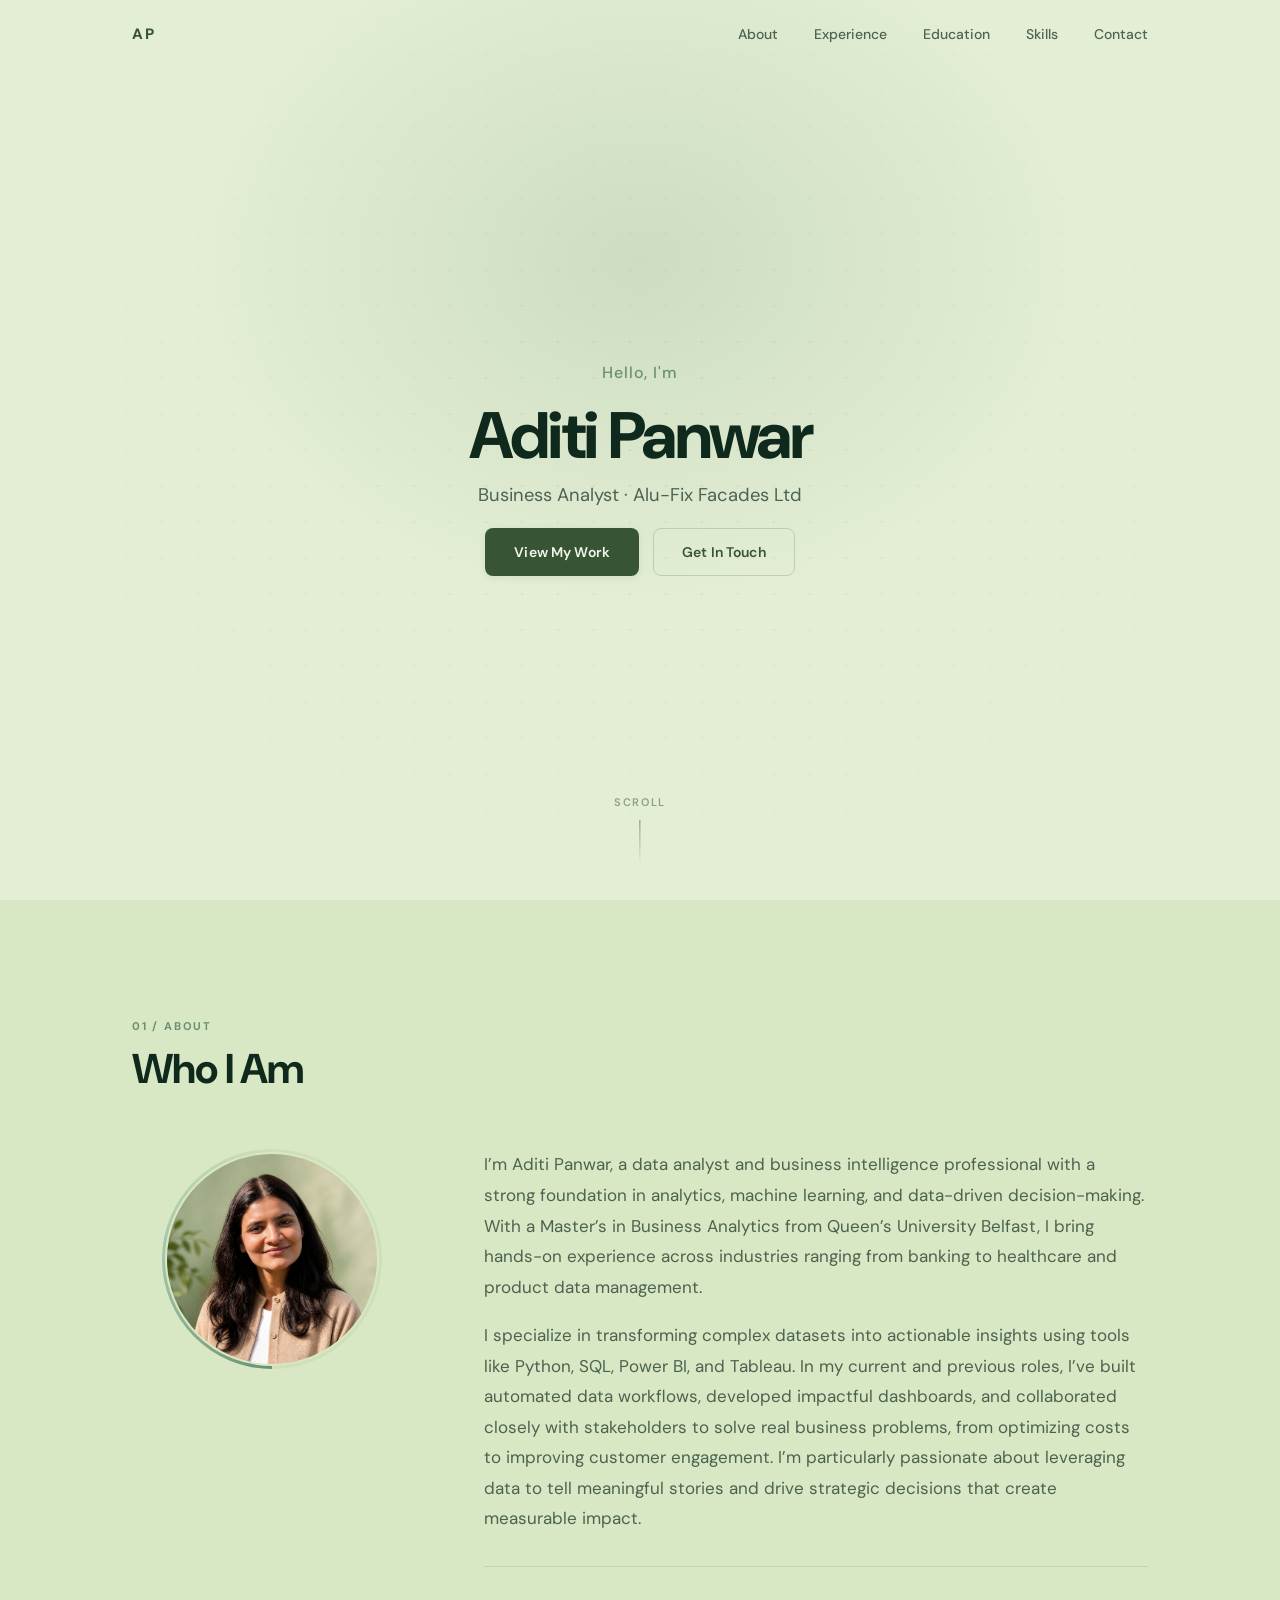
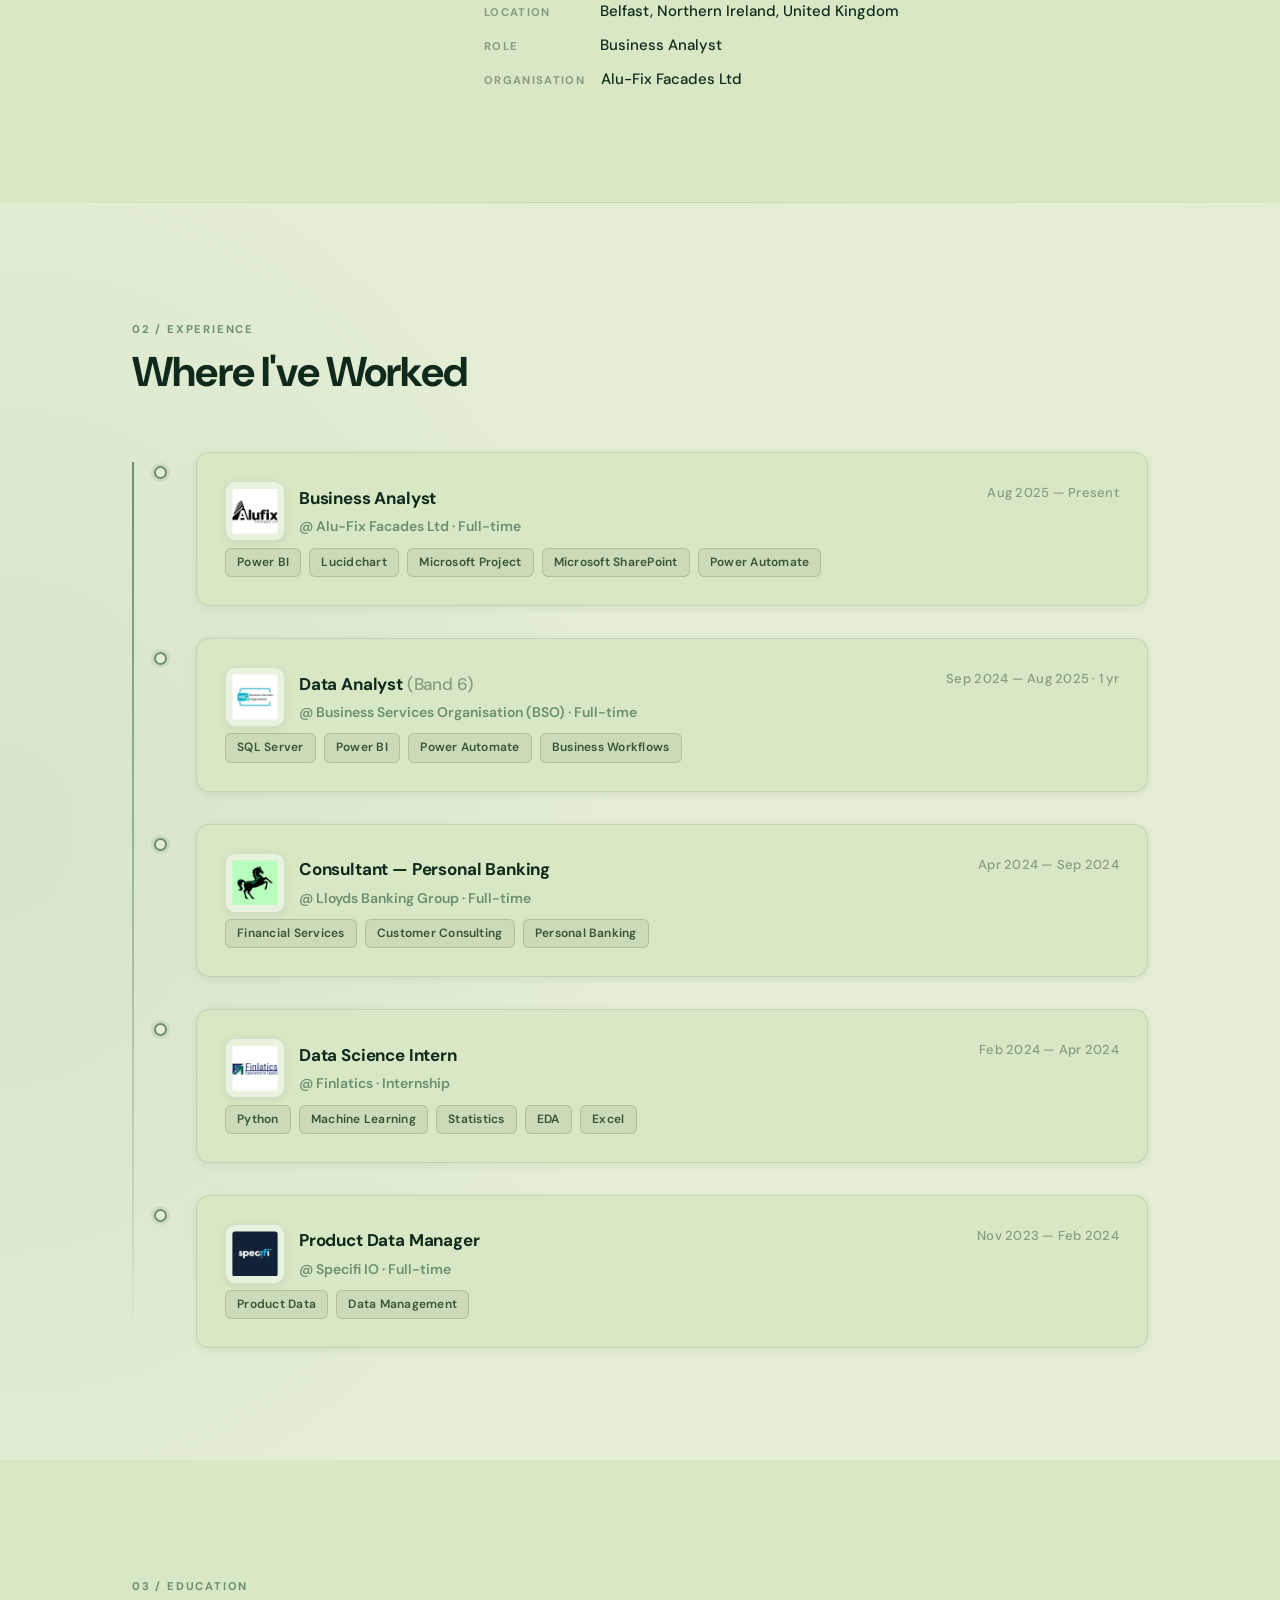
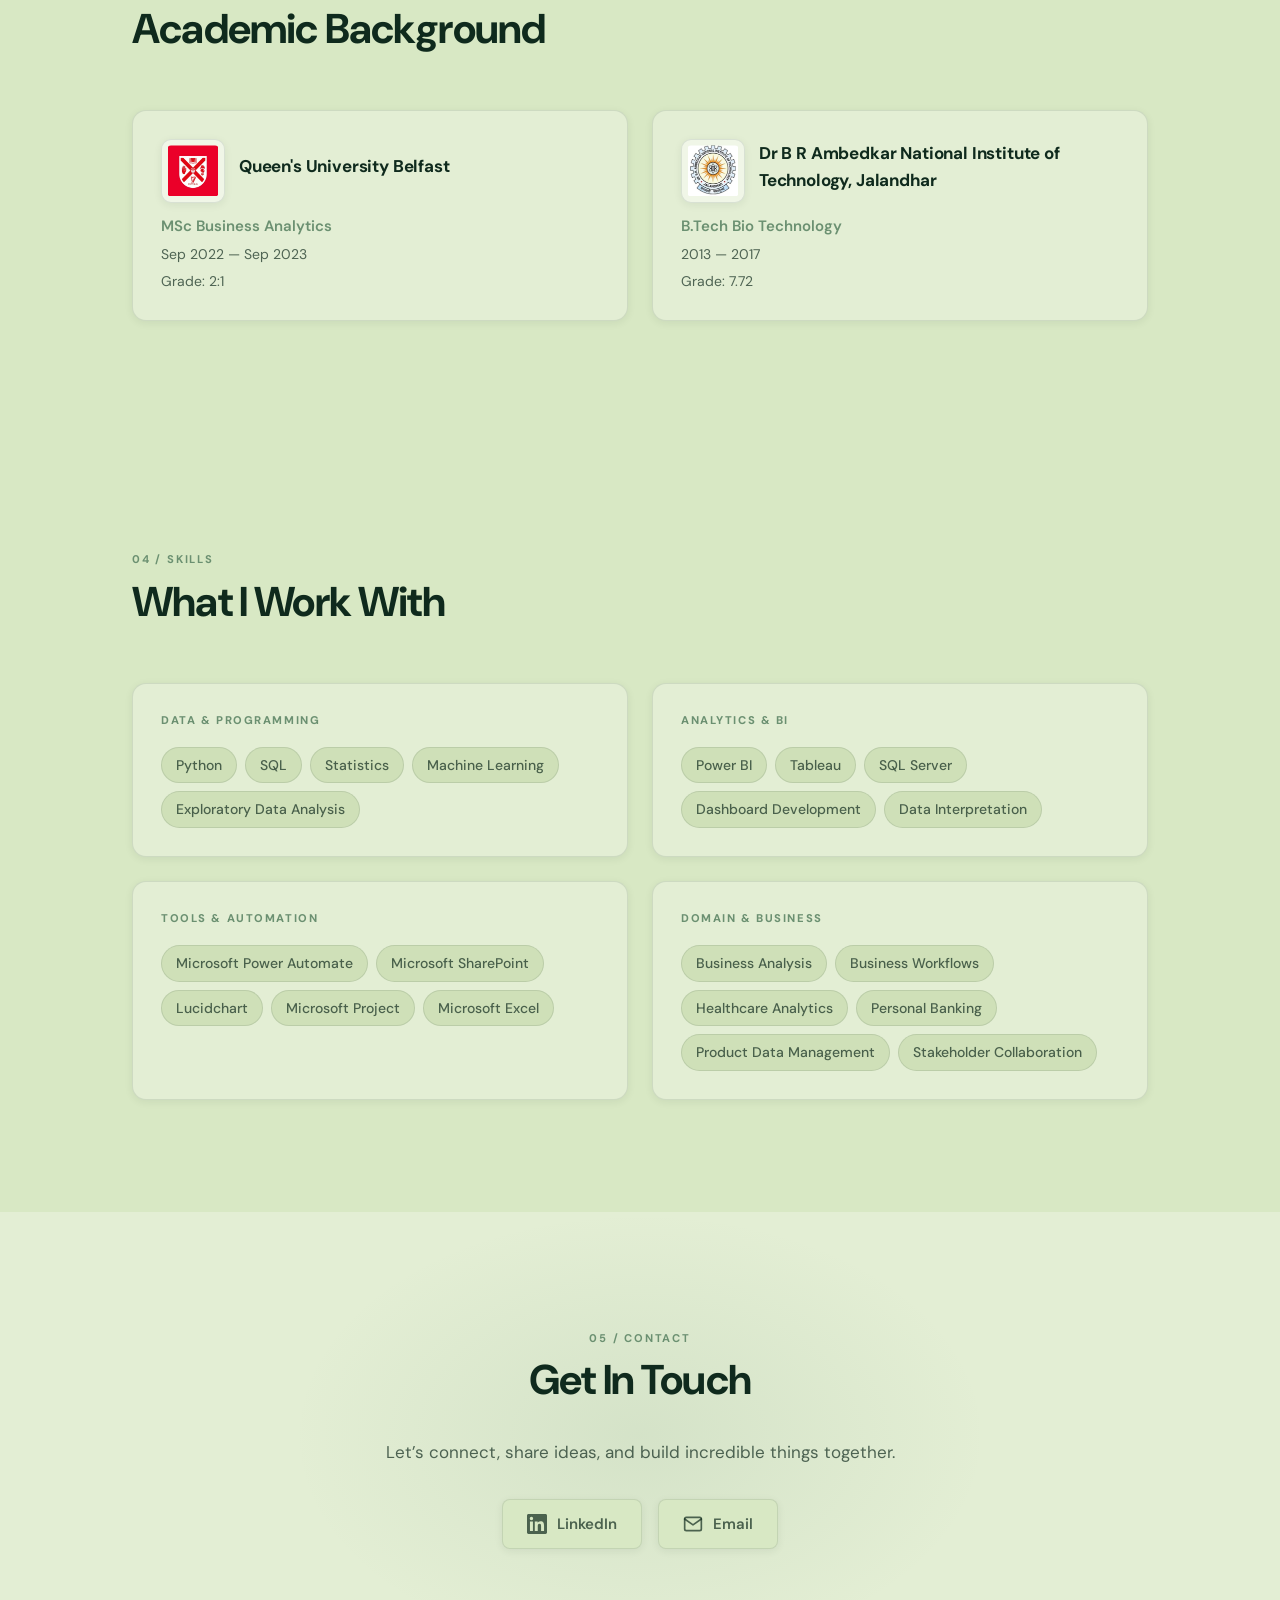
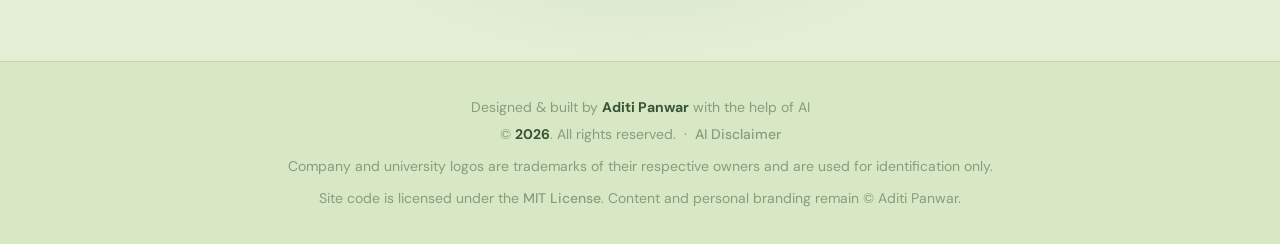
==== commit fb859678: "chore: add legal attribution, licensing, and clean up profile image presentation - remove photo name" ====
--- a/index.html
+++ b/index.html
@@ -426,6 +426,8 @@
     <div class="container">
       <p>Designed &amp; built by <span>Aditi Panwar</span> with the help of AI</p>
       <p class="footer-sub">© <span id="year"></span>. All rights reserved. &nbsp;·&nbsp; <a href="ai_disclaimer.html" class="footer-disclaimer-link">AI Disclaimer</a></p>
+      <p class="footer-legal">Company and university logos are trademarks of their respective owners and are used for identification only.</p>
+      <p class="footer-legal">Site code is licensed under the <a href="LICENSE" class="footer-disclaimer-link">MIT License</a>. Content and personal branding remain © Aditi Panwar.</p>
     </div>
   </footer>
 
--- a/style.css
+++ b/style.css
@@ -454,23 +454,6 @@
   pointer-events: auto;
 }
 
-.avatar-photo-wrap::after {
-  content: 'Aditi Panwar';
-  position: absolute;
-  right: 8px;
-  bottom: 10px;
-  font-size: 0.56rem;
-  letter-spacing: 0.08em;
-  text-transform: uppercase;
-  font-weight: 700;
-  color: rgba(255, 255, 255, 0.82);
-  background: rgba(15, 42, 29, 0.45);
-  border: 1px solid rgba(255, 255, 255, 0.22);
-  border-radius: 999px;
-  padding: 0.15rem 0.42rem;
-  pointer-events: none;
-}
-
 /* Scrape deterrents for protected media (not absolute security) */
 [data-protected-media],
 [data-protected-media] * {
@@ -917,6 +900,12 @@
   color: var(--accent);
 }
 .footer-sub { font-size: 0.8125rem; }
+.footer-legal {
+  font-size: 0.75rem;
+  color: var(--text-muted);
+  line-height: 1.7;
+  margin-top: 0.35rem;
+}
 
 /* ============================================================
    KEYFRAMES
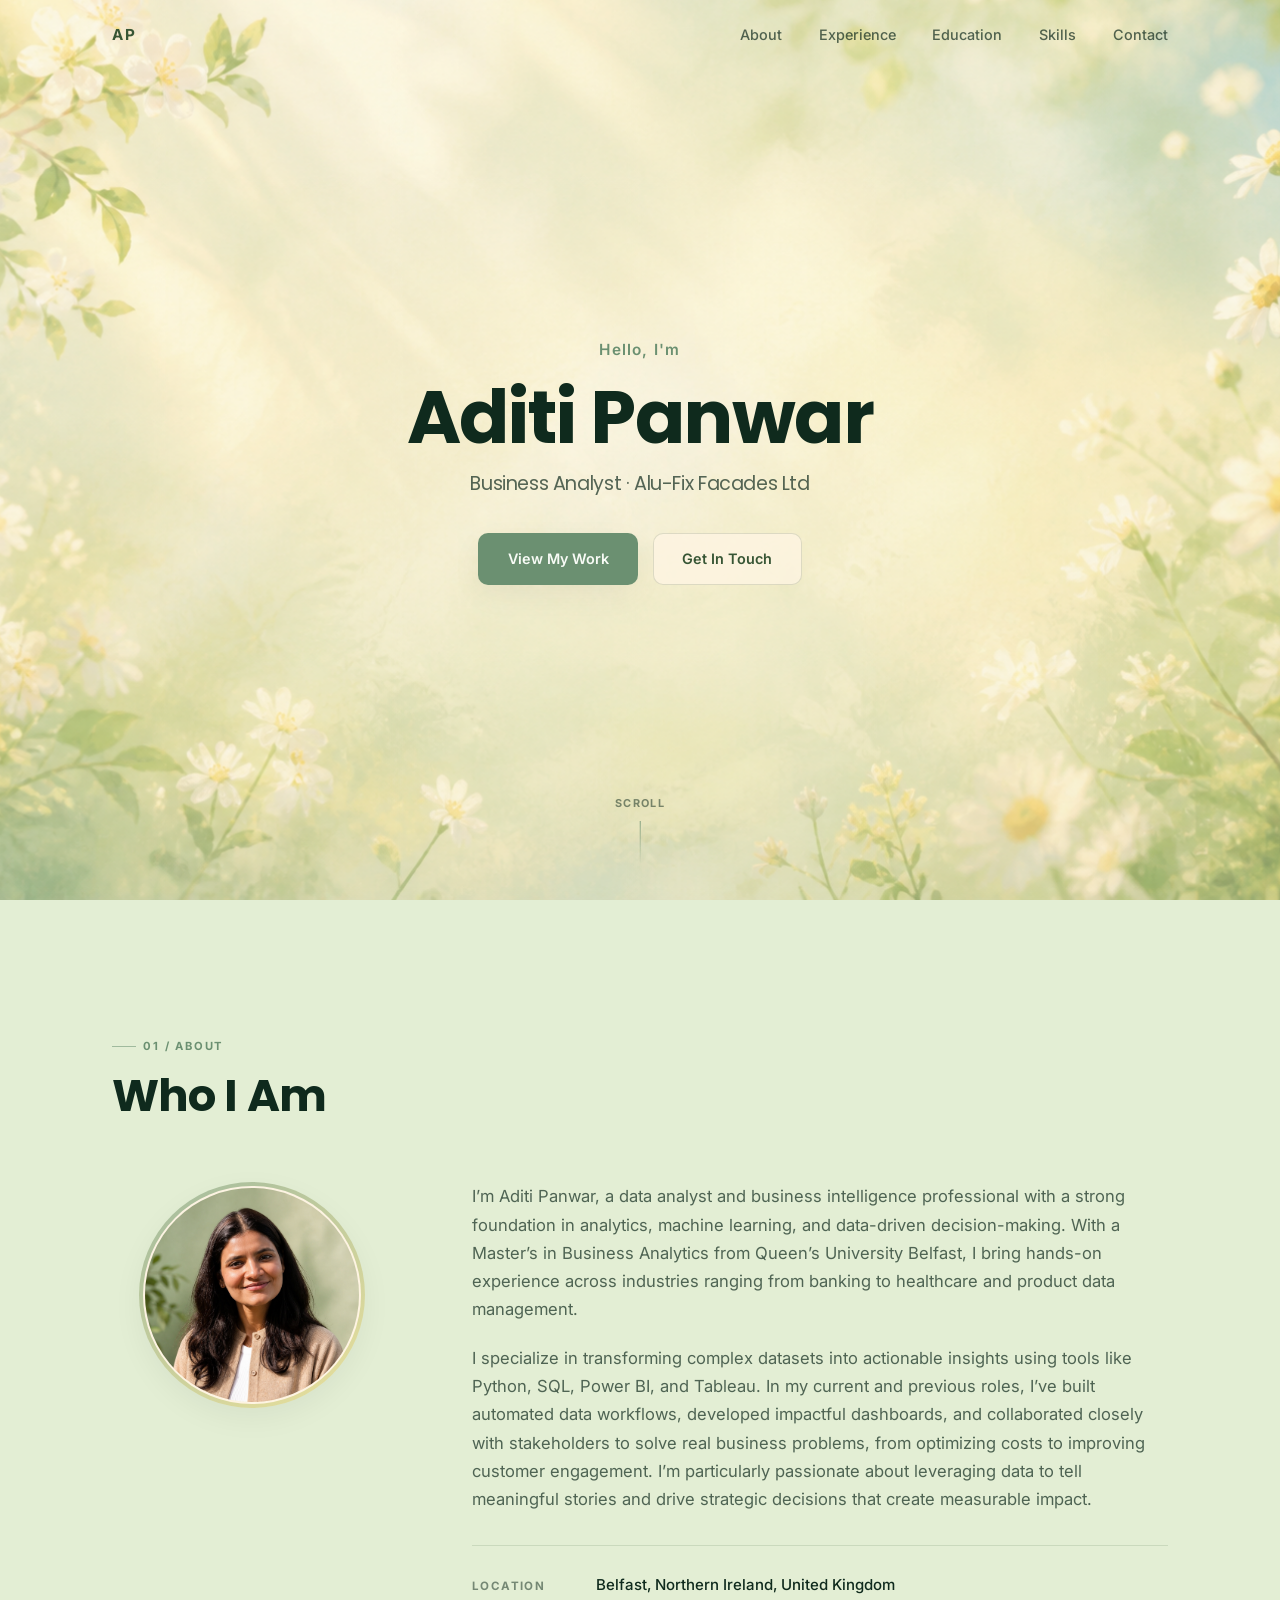
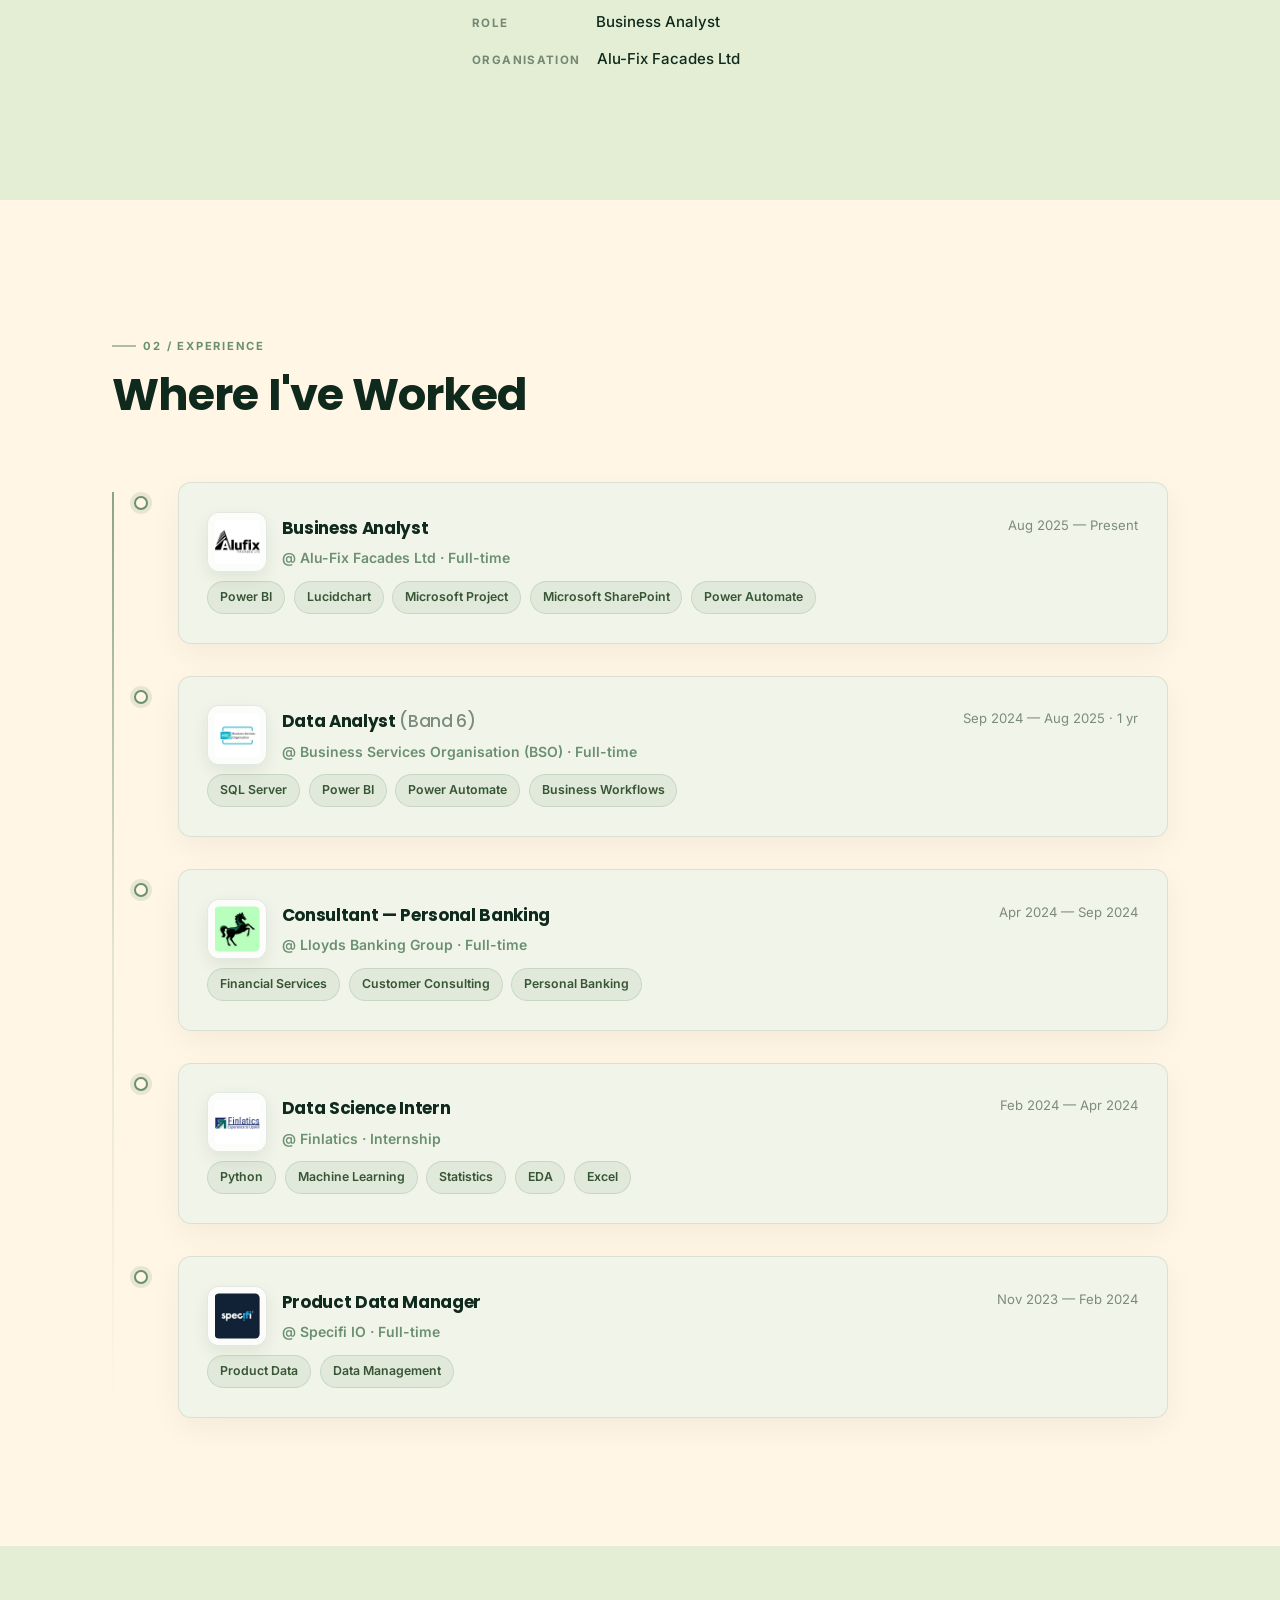
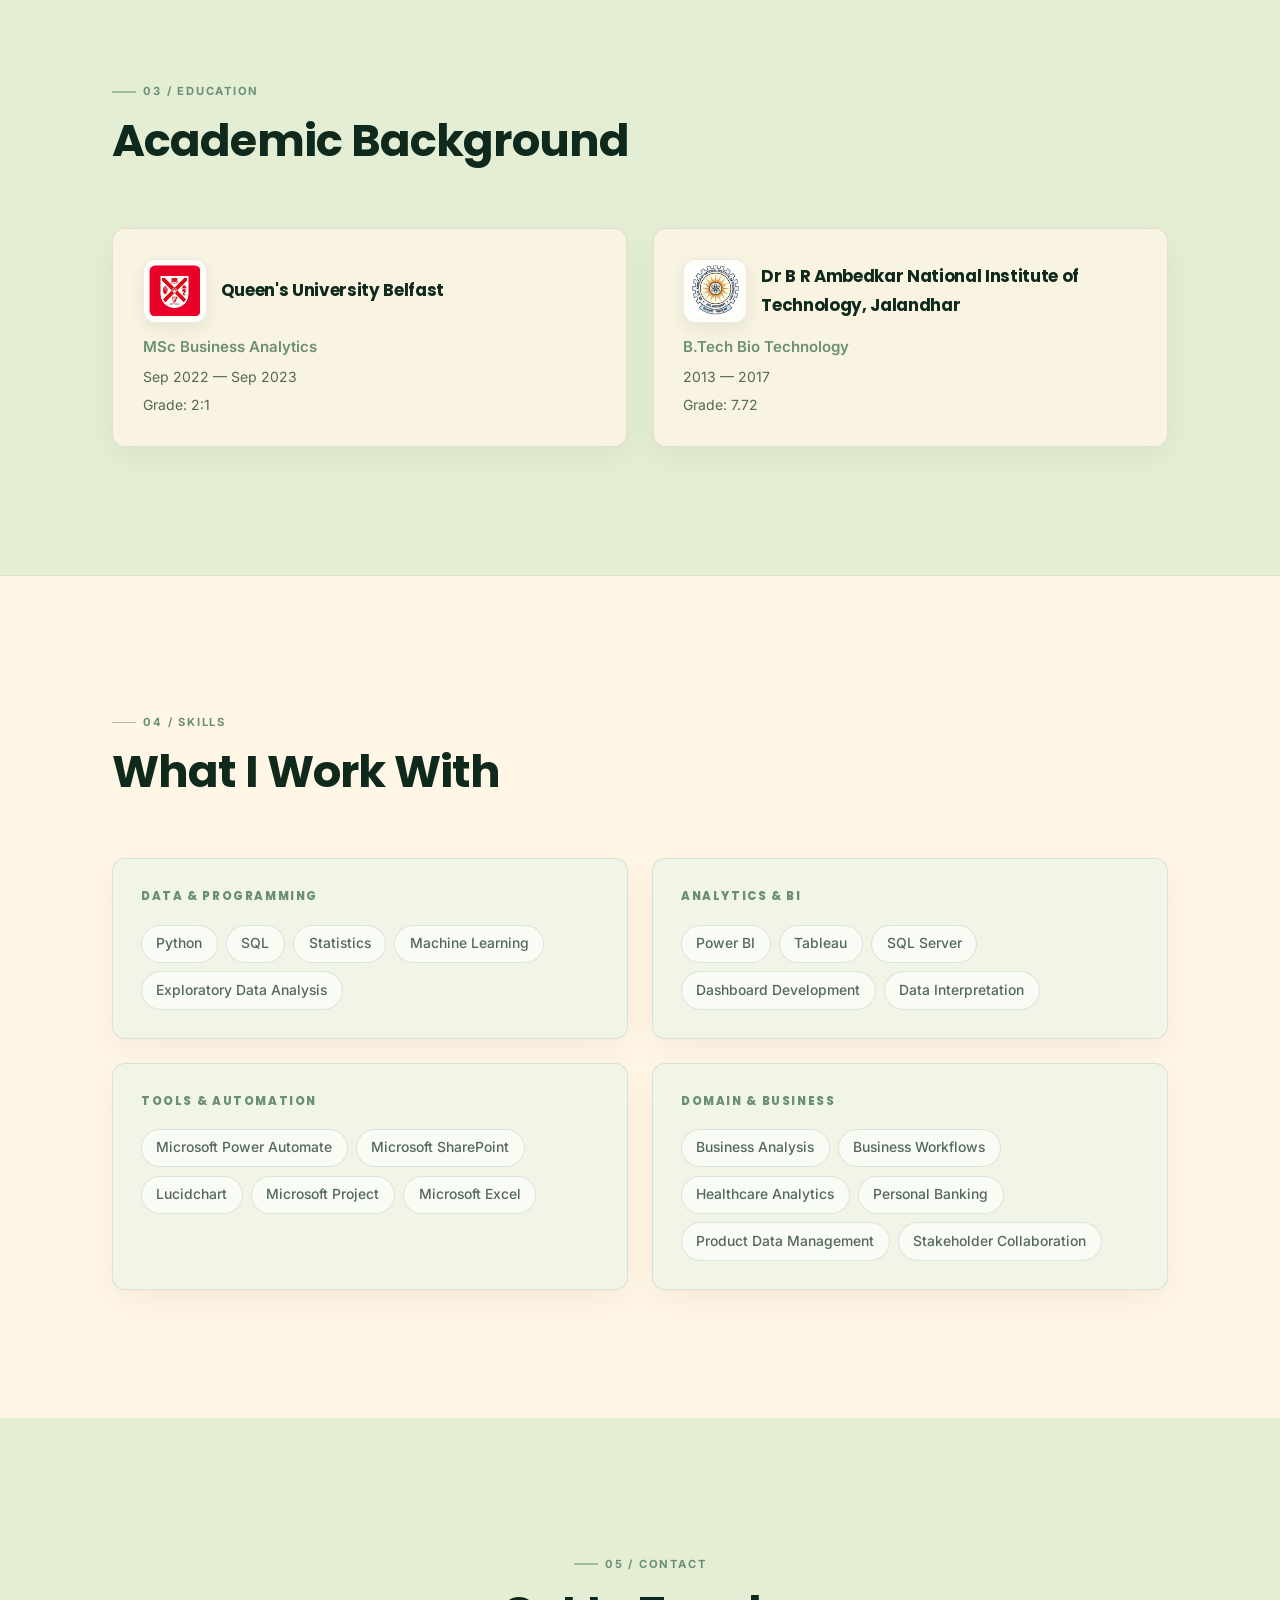
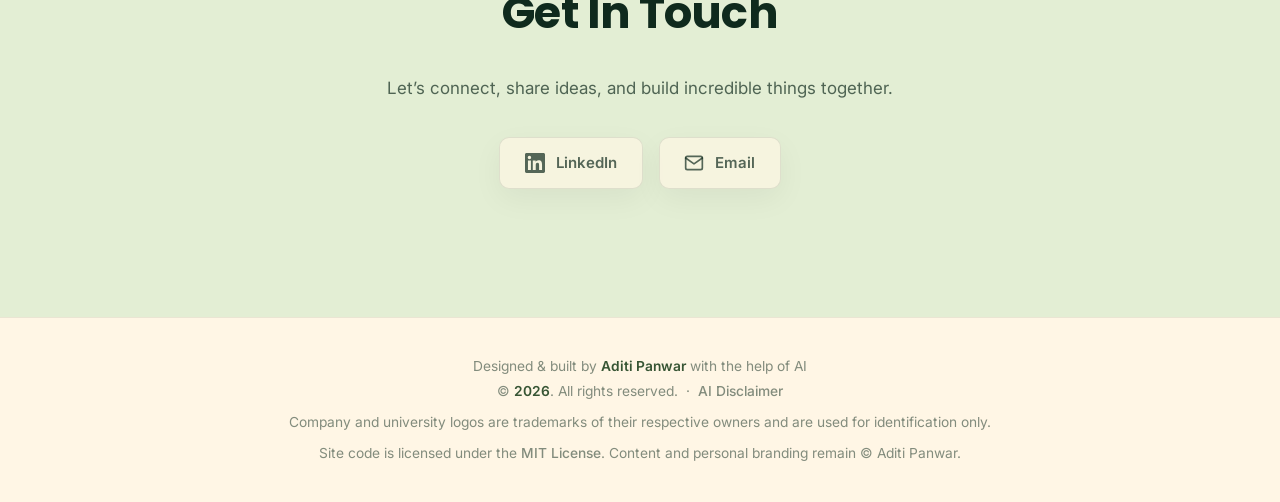
==== commit 1676c382: "fix(css): restore clear section alternation and separate Education/Skills visually enforce alternati" ====
--- a/index.html
+++ b/index.html
@@ -6,10 +6,10 @@
   <title>Aditi Panwar — Engineer</title>
   <meta name="description" content="Personal portfolio of Aditi Panwar, a software engineer." />
 
-  <!-- Fonts: DM Sans (body) -->
+  <!-- Fonts: Poppins (headings) + Inter (body) -->
   <link rel="preconnect" href="https://fonts.googleapis.com" />
   <link rel="preconnect" href="https://fonts.gstatic.com" crossorigin />
-  <link href="https://fonts.googleapis.com/css2?family=DM+Sans:wght@400;500;600;700;800&display=swap" rel="stylesheet" />
+  <link href="https://fonts.googleapis.com/css2?family=Inter:wght@400;500;600;700&family=Poppins:wght@500;600;700&display=swap" rel="stylesheet" />
 
   <link rel="stylesheet" href="style.css" />
 </head>
@@ -42,9 +42,9 @@
        HERO
   ============================================================ -->
   <section id="home" class="hero">
-    <!-- Decorative background layer -->
-    <div class="hero-glow" aria-hidden="true"></div>
-    <div class="hero-grid" aria-hidden="true"></div>
+    <!-- Subtle floral atmosphere -->
+    <div class="hero-bloom" aria-hidden="true"></div>
+    <div class="hero-overlay" aria-hidden="true"></div>
 
     <div class="hero-content">
       <p class="hero-greeting">Hello, I'm</p>
--- a/style.css
+++ b/style.css
@@ -7,170 +7,180 @@
   padding: 0;
 }
 
+:root {
+  --bg: #EEF5E9;
+  --bg-sage: #E3EED4;
+  --bg-cream: #FFF6E5;
+  --bg-blue-tint: rgba(214, 234, 248, 0.36);
+
+  --primary: #6B9071;
+  --accent: #375534;
+  --accent-soft: rgba(55, 85, 52, 0.08);
+  --accent-border: rgba(55, 85, 52, 0.16);
+  --warm: #F4D35E;
+
+  --text-primary: #0F2A1D;
+  --text-secondary: rgba(15, 42, 29, 0.70);
+  --text-muted: rgba(15, 42, 29, 0.52);
+
+  --border: rgba(15, 42, 29, 0.10);
+  --border-hover: rgba(15, 42, 29, 0.22);
+
+  --shadow-soft: 0 10px 30px rgba(0, 0, 0, 0.05);
+  --shadow-hover: 0 16px 36px rgba(0, 0, 0, 0.07);
+
+  --radius: 16px;
+  --radius-md: 13px;
+  --radius-sm: 10px;
+
+  --nav-h: 70px;
+  --max-w: 1120px;
+  --section-py: 8rem;
+
+  --ease: cubic-bezier(0.4, 0, 0.2, 1);
+  --transition: all 0.3s ease;
+}
+
 html {
   scroll-behavior: smooth;
   font-size: 16px;
 }
 
 body {
-  font-family: 'DM Sans', -apple-system, BlinkMacSystemFont, 'Segoe UI', sans-serif;
-  background-color: var(--bg);
+  font-family: 'Inter', -apple-system, BlinkMacSystemFont, 'Segoe UI', sans-serif;
+  background: var(--bg);
   color: var(--text-primary);
-  line-height: 1.6;
+  line-height: 1.7;
   overflow-x: hidden;
   -webkit-font-smoothing: antialiased;
   -moz-osx-font-smoothing: grayscale;
 }
 
-a { text-decoration: none; color: inherit; }
+h1, h2, h3, h4, h5, h6 {
+  font-family: 'Poppins', 'DM Sans', -apple-system, BlinkMacSystemFont, 'Segoe UI', sans-serif;
+  letter-spacing: -0.02em;
+  color: var(--text-primary);
+}
+
+a {
+  text-decoration: none;
+  color: inherit;
+}
+
 ul, ol { list-style: none; }
 img { display: block; max-width: 100%; }
 
-/* Custom scrollbar */
-::-webkit-scrollbar { width: 5px; }
+::-webkit-scrollbar { width: 6px; }
 ::-webkit-scrollbar-track { background: var(--bg); }
-::-webkit-scrollbar-thumb { background: var(--primary); border-radius: 99px; }
-
-/* ============================================================
-   DESIGN TOKENS — Sage Green System
-============================================================ */
-:root {
-  /* Palette */
-  --bg:              #E3EED4;
-  --bg-card:         #d8e8c4;
-  --bg-raised:       #cfe0b8;
-  --primary:         #6B9071;
-  --primary-light:   #A3C4A8;
-  --accent:          #375534;
-  --accent-dim:      rgba(55,85,52,0.08);
-  --accent-border:   rgba(55,85,52,0.20);
-  --text-primary:    #0F2A1D;
-  --text-secondary:  rgba(15,42,29,0.70);
-  --text-muted:      rgba(15,42,29,0.40);
-  --border:          rgba(15,42,29,0.10);
-  --border-hover:    rgba(15,42,29,0.20);
-  --shadow-sm:       0 2px 8px rgba(15,42,29,0.07);
-  --shadow-md:       0 6px 24px rgba(15,42,29,0.10);
-  --shadow-lg:       0 16px 48px rgba(15,42,29,0.12);
-
-  /* Spacing / sizing */
-  --nav-h:           68px;
-  --max-w:           1080px;
-  --section-py:      7rem;
-  --radius:          14px;
-  --radius-sm:       8px;
-
-  /* Motion */
-  --ease:            cubic-bezier(0.4, 0, 0.2, 1);
-  --transition:      all 0.3s var(--ease);
-}
-
-/* ============================================================
-   LAYOUT HELPERS
-============================================================ */
+::-webkit-scrollbar-thumb {
+  background: rgba(107, 144, 113, 0.65);
+  border-radius: 999px;
+}
+
 .container {
   max-width: var(--max-w);
   margin: 0 auto;
   padding: 0 2rem;
 }
 
-section { padding: var(--section-py) 0; }
-
-/* ============================================================
-   SECTION HEADER
-============================================================ */
+section {
+  position: relative;
+  padding: var(--section-py) 0;
+}
+
 .section-header {
-  margin-bottom: 3.5rem;
+  margin-bottom: 3.75rem;
 }
 
 .section-label {
-  display: inline-block;
+  display: inline-flex;
+  align-items: center;
+  gap: 0.45rem;
   font-size: 0.7rem;
   font-weight: 700;
   letter-spacing: 0.16em;
   text-transform: uppercase;
   color: var(--primary);
-  margin-bottom: 0.6rem;
+  margin-bottom: 0.8rem;
+}
+
+.section-label::before {
+  content: '';
+  width: 24px;
+  height: 1.5px;
+  background: rgba(107, 144, 113, 0.55);
 }
 
 .section-title {
-  font-size: clamp(1.9rem, 4.5vw, 2.6rem);
-  font-weight: 700;
-  letter-spacing: -0.02em;
-  line-height: 1.15;
-  color: var(--text-primary);
-}
-
-/* ============================================================
-   BUTTONS
-============================================================ */
+  font-size: clamp(2rem, 4.8vw, 2.8rem);
+  font-weight: 650;
+  line-height: 1.2;
+}
+
 .btn {
   display: inline-flex;
   align-items: center;
+  justify-content: center;
   gap: 0.5rem;
-  padding: 0.75rem 1.75rem;
+  padding: 0.82rem 1.8rem;
   border-radius: var(--radius-sm);
-  font-size: 0.875rem;
+  font-size: 0.9rem;
   font-weight: 600;
-  letter-spacing: 0.01em;
+  border: 1px solid transparent;
+  transition: var(--transition);
   cursor: pointer;
-  transition: var(--transition);
-  border: 1px solid transparent;
   white-space: nowrap;
 }
 
 .btn-primary {
-  background: var(--accent);
-  color: #f2f7ed;
-  box-shadow: var(--shadow-sm);
-}
+  background: var(--primary);
+  color: #f8fbf6;
+  box-shadow: var(--shadow-soft);
+}
+
 .btn-primary:hover {
-  background: var(--text-primary);
+  background: var(--warm);
+  color: var(--accent);
   transform: translateY(-2px);
-  box-shadow: var(--shadow-md);
+  box-shadow: var(--shadow-hover);
 }
 
 .btn-outline {
-  background: transparent;
+  background: rgba(255, 246, 229, 0.72);
+  border-color: var(--accent-border);
   color: var(--accent);
-  border-color: var(--accent-border);
-}
+}
+
 .btn-outline:hover {
-  background: var(--accent-dim);
-  border-color: var(--accent);
+  background: rgba(244, 211, 94, 0.24);
+  border-color: rgba(55, 85, 52, 0.3);
   transform: translateY(-2px);
 }
 
-/* ============================================================
-   TAGS (shared by experience + skills)
-============================================================ */
 .tag {
   display: inline-flex;
   align-items: center;
-  padding: 0.25rem 0.7rem;
-  border-radius: 6px;
-  font-size: 0.75rem;
+  padding: 0.32rem 0.74rem;
+  border-radius: 999px;
+  font-size: 0.77rem;
   font-weight: 600;
-  background: var(--accent-dim);
+  background: rgba(107, 144, 113, 0.12);
   color: var(--accent);
-  border: 1px solid var(--accent-border);
-  letter-spacing: 0.02em;
+  border: 1px solid rgba(107, 144, 113, 0.2);
 }
 
 .tag-row {
   display: flex;
   flex-wrap: wrap;
-  gap: 0.5rem;
-}
-
-/* ============================================================
-   SCROLL-REVEAL BASE CLASS
-============================================================ */
+  gap: 0.55rem;
+}
+
 .reveal {
   opacity: 0;
   transform: translateY(24px);
-  transition: opacity 0.65s var(--ease), transform 0.65s var(--ease);
-}
+  transition: opacity 0.7s var(--ease), transform 0.7s var(--ease);
+}
+
 .reveal.visible {
   opacity: 1;
   transform: translateY(0);
@@ -184,16 +194,16 @@
   inset: 0 0 auto 0;
   z-index: 900;
   height: var(--nav-h);
-  transition: background 0.4s var(--ease), box-shadow 0.4s var(--ease), border-color 0.4s var(--ease);
   border-bottom: 1px solid transparent;
+  transition: var(--transition);
 }
 
 #navbar.scrolled {
-  background: rgba(227, 238, 212, 0.90);
-  backdrop-filter: blur(20px);
-  -webkit-backdrop-filter: blur(20px);
-  border-bottom-color: var(--border);
-  box-shadow: 0 4px 24px rgba(15,42,29,0.08);
+  background: rgba(238, 245, 233, 0.84);
+  backdrop-filter: blur(14px);
+  -webkit-backdrop-filter: blur(14px);
+  border-bottom-color: rgba(55, 85, 52, 0.12);
+  box-shadow: 0 8px 24px rgba(15, 42, 29, 0.07);
 }
 
 .nav-container {
@@ -208,42 +218,50 @@
 }
 
 .nav-logo {
-  font-size: 0.9375rem;
-  font-weight: 800;
-  letter-spacing: 0.1em;
+  font-size: 0.95rem;
+  font-weight: 700;
+  letter-spacing: 0.11em;
   color: var(--accent);
   transition: var(--transition);
-  flex-shrink: 0;
-}
-.nav-logo:hover { color: var(--text-primary); }
+}
+
+.nav-logo:hover { color: var(--primary); }
 
 .nav-links {
   display: flex;
   align-items: center;
-  gap: 2.25rem;
-}
+  gap: 2.3rem;
+}
+
 .nav-links a {
-  font-size: 0.875rem;
+  position: relative;
+  font-size: 0.9rem;
   font-weight: 500;
   color: var(--text-secondary);
   transition: var(--transition);
-  position: relative;
-  padding-bottom: 2px;
-}
+}
+
 .nav-links a::after {
   content: '';
   position: absolute;
-  bottom: -3px;
   left: 0;
+  bottom: -5px;
   width: 0;
-  height: 1.5px;
-  background: var(--accent);
+  height: 2px;
+  border-radius: 2px;
+  background: linear-gradient(90deg, var(--primary), rgba(244, 211, 94, 0.9));
   transition: width 0.3s var(--ease);
 }
+
 .nav-links a:hover,
-.nav-links a.active { color: var(--text-primary); }
+.nav-links a.active {
+  color: var(--text-primary);
+}
+
 .nav-links a:hover::after,
-.nav-links a.active::after { width: 100%; }
+.nav-links a.active::after {
+  width: 100%;
+}
 
 .nav-toggle {
   display: none;
@@ -253,55 +271,59 @@
   border: none;
   cursor: pointer;
   padding: 4px;
-  flex-shrink: 0;
-}
+}
+
 .nav-toggle span {
-  display: block;
   width: 22px;
   height: 2px;
+  border-radius: 2px;
   background: var(--text-secondary);
-  border-radius: 2px;
-  transition: var(--transition);
-}
-.nav-toggle[aria-expanded="true"] span:nth-child(1) { transform: rotate(45deg) translate(5px, 5px); }
-.nav-toggle[aria-expanded="true"] span:nth-child(2) { opacity: 0; transform: translateX(-8px); }
-.nav-toggle[aria-expanded="true"] span:nth-child(3) { transform: rotate(-45deg) translate(5px, -5px); }
+  transition: var(--transition);
+}
+
+.nav-toggle[aria-expanded="true"] span:nth-child(1) {
+  transform: rotate(45deg) translate(5px, 5px);
+}
+
+.nav-toggle[aria-expanded="true"] span:nth-child(2) {
+  opacity: 0;
+  transform: translateX(-8px);
+}
+
+.nav-toggle[aria-expanded="true"] span:nth-child(3) {
+  transform: rotate(-45deg) translate(5px, -5px);
+}
 
 /* ============================================================
    HERO
 ============================================================ */
 .hero {
-  position: relative;
   min-height: 100vh;
   display: flex;
-  flex-direction: column;
   align-items: center;
   justify-content: center;
   text-align: center;
-  padding: calc(var(--nav-h) + 3rem) 2rem 5rem;
+  padding: calc(var(--nav-h) + 3rem) 2rem 6rem;
   overflow: hidden;
-  background: var(--bg);
-}
-
-.hero-glow {
+  background: var(--bg-sage);
+}
+
+.hero-bloom {
   position: absolute;
-  top: -10%;
-  left: 50%;
-  translate: -50% 0;
-  width: 900px;
-  height: 700px;
-  background: radial-gradient(ellipse, rgba(107,144,113,0.18) 0%, transparent 70%);
+  inset: -5% -5% 0 -5%;
+  background-image: url('public/background_image.png');
+  background-size: cover;
+  background-position: center;
+  background-repeat: no-repeat;
+  opacity: 1;
+  filter: none;
+  transform: none;
+  animation: none;
   pointer-events: none;
 }
 
-.hero-grid {
-  position: absolute;
-  inset: 0;
-  background-image: radial-gradient(circle, rgba(15,42,29,0.07) 1px, transparent 1px);
-  background-size: 36px 36px;
-  pointer-events: none;
-  mask-image: radial-gradient(ellipse 75% 75% at 50% 50%, black 0%, transparent 100%);
-  -webkit-mask-image: radial-gradient(ellipse 75% 75% at 50% 50%, black 0%, transparent 100%);
+.hero-overlay {
+  display: none;
 }
 
 .hero-content {
@@ -311,101 +333,81 @@
 }
 
 .hero-greeting {
-  font-size: 1rem;
-  font-weight: 500;
+  font-size: 0.96rem;
+  font-weight: 600;
+  letter-spacing: 0.08em;
   color: var(--primary);
-  letter-spacing: 0.06em;
   margin-bottom: 1.1rem;
   opacity: 0;
-  animation: fadeUp 0.7s var(--ease) 0.15s forwards;
+  animation: fadeUp 0.7s var(--ease) 0.12s forwards;
 }
 
 .hero-name {
-  font-size: clamp(2.2rem, 6.2vw, 4.1rem);
-  font-weight: 800;
-  letter-spacing: -0.04em;
-  line-height: 1;
-  margin-bottom: 0.75rem;
-  color: var(--text-primary);
+  font-size: clamp(2.4rem, 6.6vw, 4.6rem);
+  font-weight: 650;
+  line-height: 1.02;
+  margin-bottom: 0.8rem;
   opacity: 0;
-  animation: fadeUp 0.7s var(--ease) 0.35s forwards;
+  animation: fadeUp 0.7s var(--ease) 0.34s forwards;
 }
 
 .hero-title {
-  font-size: clamp(0.95rem, 1.9vw, 1.15rem);
+  font-size: clamp(1rem, 2vw, 1.2rem);
   font-weight: 400;
   color: var(--text-secondary);
-  margin-bottom: 1.1rem;
+  margin-bottom: 2rem;
   opacity: 0;
-  animation: fadeUp 0.7s var(--ease) 0.55s forwards;
-}
-
-.hero-tagline {
-  font-size: 1.0625rem;
-  color: var(--text-muted);
-  max-width: 520px;
-  margin: 0 auto 2.75rem;
-  line-height: 1.8;
-  opacity: 0;
-  animation: fadeUp 0.7s var(--ease) 0.75s forwards;
+  animation: fadeUp 0.7s var(--ease) 0.56s forwards;
 }
 
 .hero-actions {
   display: flex;
-  gap: 0.875rem;
   justify-content: center;
   flex-wrap: wrap;
+  gap: 0.9rem;
   opacity: 0;
-  animation: fadeUp 0.7s var(--ease) 0.95s forwards;
+  animation: fadeUp 0.7s var(--ease) 0.78s forwards;
 }
 
 .scroll-cue {
   position: absolute;
-  bottom: 2.25rem;
   left: 50%;
-  translate: -50% 0;
+  bottom: 2.2rem;
+  transform: translateX(-50%);
   display: flex;
   flex-direction: column;
   align-items: center;
-  gap: 0.5rem;
+  gap: 0.52rem;
   opacity: 0;
-  animation: fadeIn 1s var(--ease) 1.6s forwards;
-}
+  animation: fadeIn 1s var(--ease) 1.4s forwards;
+}
+
 .scroll-cue span {
-  font-size: 0.6875rem;
-  font-weight: 600;
-  letter-spacing: 0.14em;
+  font-size: 0.68rem;
+  font-weight: 700;
+  letter-spacing: 0.13em;
   text-transform: uppercase;
   color: var(--text-muted);
 }
+
 .scroll-line {
-  width: 1px;
+  width: 1.5px;
   height: 44px;
-  background: linear-gradient(to bottom, var(--primary), transparent);
-  animation: pulse-line 2.2s ease-in-out infinite;
+  background: linear-gradient(to bottom, rgba(107, 144, 113, 0.8), transparent);
+  animation: pulseLine 2.3s ease-in-out infinite;
 }
 
 /* ============================================================
    ABOUT
 ============================================================ */
 .about {
-  background: var(--bg-card);
-  position: relative;
-}
-.about::after {
-  content: '';
-  position: absolute;
-  bottom: 0;
-  left: 0;
-  right: 0;
-  height: 1px;
-  background: linear-gradient(90deg, transparent, var(--border), transparent);
+  background: var(--bg-sage);
 }
 
 .about-layout {
   display: grid;
   grid-template-columns: 280px 1fr;
-  gap: 4.5rem;
+  gap: 5rem;
   align-items: start;
 }
 
@@ -413,28 +415,25 @@
   display: flex;
   justify-content: center;
 }
+
 .avatar-ring {
-  width: 220px;
-  height: 220px;
+  width: 226px;
+  height: 226px;
   border-radius: 50%;
-  padding: 3px;
-  background: conic-gradient(
-    from 180deg,
-    var(--primary) 0deg,
-    var(--primary-light) 90deg,
-    var(--bg-raised) 180deg,
-    var(--bg-raised) 360deg
-  );
-}
+  padding: 4px;
+  background: linear-gradient(145deg, rgba(107, 144, 113, 0.55), rgba(244, 211, 94, 0.48));
+  box-shadow: var(--shadow-soft);
+}
+
 .avatar-inner {
   width: 100%;
   height: 100%;
   border-radius: 50%;
-  background: var(--bg-card);
   display: flex;
   align-items: center;
   justify-content: center;
-  border: 2px solid var(--bg-card);
+  background: rgba(255, 246, 229, 0.82);
+  border: 2px solid rgba(255, 246, 229, 0.8);
 }
 
 .avatar-photo-wrap {
@@ -451,10 +450,8 @@
   object-fit: cover;
   user-select: none;
   -webkit-user-drag: none;
-  pointer-events: auto;
-}
-
-/* Scrape deterrents for protected media (not absolute security) */
+}
+
 [data-protected-media],
 [data-protected-media] * {
   -webkit-touch-callout: none;
@@ -463,113 +460,115 @@
 }
 
 .about-text p {
-  font-size: 1.0625rem;
+  font-size: 1.04rem;
   color: var(--text-secondary);
-  line-height: 1.8;
-  margin-bottom: 1.1rem;
-}
-.about-text p:last-of-type { margin-bottom: 0; }
+  margin-bottom: 1.25rem;
+}
+
+.about-text p:last-of-type {
+  margin-bottom: 0;
+}
 
 .about-details {
+  margin-top: 2rem;
+  padding-top: 1.6rem;
+  border-top: 1px solid rgba(55, 85, 52, 0.14);
   display: flex;
   flex-direction: column;
-  gap: 0.625rem;
-  margin-top: 2rem;
-  padding-top: 2rem;
-  border-top: 1px solid var(--border);
-}
+  gap: 0.72rem;
+}
+
 .detail-row {
   display: flex;
+  gap: 1rem;
   align-items: baseline;
-  gap: 1rem;
-}
+}
+
 .detail-row dt {
-  font-size: 0.7rem;
+  min-width: 108px;
+  font-size: 0.72rem;
   font-weight: 700;
   letter-spacing: 0.12em;
   text-transform: uppercase;
   color: var(--text-muted);
-  min-width: 100px;
-  flex-shrink: 0;
-}
+}
+
 .detail-row dd {
-  font-size: 0.9375rem;
+  font-size: 0.94rem;
+  color: var(--text-primary);
   font-weight: 500;
-  color: var(--text-primary);
 }
 
 /* ============================================================
    EXPERIENCE
 ============================================================ */
 .experience {
-  background: var(--bg);
-  position: relative;
-  overflow: hidden;
-}
-.experience::before {
-  content: '';
-  position: absolute;
-  inset: 0;
-  background: radial-gradient(ellipse 50% 60% at 0% 50%, rgba(107,144,113,0.10) 0%, transparent 100%);
-  pointer-events: none;
+  background: var(--bg-cream);
 }
 
 .timeline {
   position: relative;
-  padding-left: 1.75rem;
-}
+  padding-left: 1.8rem;
+}
+
 .timeline::before {
   content: '';
   position: absolute;
   left: 0;
   top: 10px;
   bottom: 10px;
-  width: 1.5px;
-  background: linear-gradient(to bottom, var(--primary), rgba(107,144,113,0.15) 90%, transparent);
+  width: 2px;
+  background: linear-gradient(to bottom, rgba(107, 144, 113, 0.8), rgba(107, 144, 113, 0.18), transparent);
 }
 
 .timeline-item {
   position: relative;
-  padding-left: 2.25rem;
   margin-bottom: 2rem;
+  padding-left: 2.3rem;
   opacity: 0;
   transform: translateX(-16px);
-  transition: opacity 0.6s var(--ease), transform 0.6s var(--ease);
-}
+  transition: opacity 0.65s var(--ease), transform 0.65s var(--ease);
+}
+
 .timeline-item.visible {
   opacity: 1;
   transform: translateX(0);
 }
-.timeline-item:last-child { margin-bottom: 0; }
+
+.timeline-item:last-child {
+  margin-bottom: 0;
+}
 
 .timeline-dot {
   position: absolute;
-  left: -0.4rem;
+  left: -0.45rem;
   top: 14px;
-  width: 13px;
-  height: 13px;
+  width: 14px;
+  height: 14px;
   border-radius: 50%;
-  background: var(--bg);
   border: 2px solid var(--primary);
-  box-shadow: 0 0 0 3px rgba(107,144,113,0.15);
-  transition: var(--transition);
-}
+  background: var(--bg-cream);
+  box-shadow: 0 0 0 4px rgba(107, 144, 113, 0.16);
+  transition: var(--transition);
+}
+
 .timeline-item:hover .timeline-dot {
-  background: var(--primary);
-  box-shadow: 0 0 0 4px rgba(107,144,113,0.25);
+  background: rgba(244, 211, 94, 0.75);
+  border-color: var(--accent);
 }
 
 .timeline-card {
-  background: var(--bg-card);
+  background: rgba(238, 245, 233, 0.82);
   border: 1px solid var(--border);
-  border-radius: var(--radius);
-  padding: 1.75rem;
-  transition: var(--transition);
-  box-shadow: var(--shadow-sm);
-}
+  border-radius: var(--radius-md);
+  padding: 1.8rem;
+  box-shadow: var(--shadow-soft);
+  transition: var(--transition);
+}
+
 .timeline-card:hover {
   border-color: var(--border-hover);
-  box-shadow: var(--shadow-md);
+  box-shadow: var(--shadow-hover);
   transform: translateY(-2px);
 }
 
@@ -578,14 +577,14 @@
   justify-content: space-between;
   align-items: flex-start;
   gap: 1rem;
-  margin-bottom: 0.4rem;
   flex-wrap: wrap;
+  margin-bottom: 0.55rem;
 }
 
 .timeline-company-row {
   display: flex;
   align-items: center;
-  gap: 0.875rem;
+  gap: 0.9rem;
   min-width: 0;
 }
 
@@ -593,119 +592,91 @@
   width: 60px;
   height: 60px;
   object-fit: contain;
-  border-radius: 10px;
-  background: rgba(255, 255, 255, 0.45);
-  border: 1px solid var(--border);
+  border-radius: 12px;
+  background: rgba(255, 255, 255, 0.76);
+  border: 1px solid rgba(55, 85, 52, 0.12);
   padding: 0.4rem;
-  box-shadow: var(--shadow-sm);
+  box-shadow: 0 6px 16px rgba(15, 42, 29, 0.08);
   flex-shrink: 0;
 }
 
 .timeline-role {
-  font-size: 1.0625rem;
-  font-weight: 700;
-  color: var(--text-primary);
-  letter-spacing: -0.01em;
-}
+  font-size: 1.06rem;
+  font-weight: 650;
+}
+
 .timeline-company {
   display: block;
+  margin-top: 0.22rem;
   font-size: 0.875rem;
+  color: var(--primary);
   font-weight: 600;
-  color: var(--primary);
-  margin-top: 0.2rem;
-}
+}
+
 .timeline-period {
-  font-size: 0.8125rem;
-  font-weight: 500;
+  font-size: 0.82rem;
   color: var(--text-muted);
   white-space: nowrap;
-  letter-spacing: 0.02em;
-  flex-shrink: 0;
   padding-top: 2px;
-}
-
-.timeline-bullets {
-  display: flex;
-  flex-direction: column;
-  gap: 0.45rem;
-  margin: 1rem 0 1.25rem;
-}
-.timeline-bullets li {
-  font-size: 0.9375rem;
-  color: var(--text-secondary);
-  line-height: 1.65;
-  padding-left: 1.2rem;
-  position: relative;
-}
-.timeline-bullets li::before {
-  content: '▸';
-  position: absolute;
-  left: 0;
-  top: 2px;
-  color: var(--primary);
-  font-size: 0.7rem;
 }
 
 /* ============================================================
    EDUCATION
 ============================================================ */
 .education {
-  background: var(--bg-card);
+  background: var(--bg-sage);
 }
 
 .education-grid {
   display: grid;
   grid-template-columns: repeat(2, 1fr);
-  gap: 1.5rem;
+  gap: 1.6rem;
 }
 
 .education-card {
-  background: var(--bg);
+  background: rgba(255, 246, 229, 0.78);
   border: 1px solid var(--border);
-  border-radius: var(--radius);
-  padding: 1.75rem;
-  box-shadow: var(--shadow-sm);
+  border-radius: var(--radius-md);
+  padding: 1.85rem;
+  box-shadow: var(--shadow-soft);
   transition: var(--transition);
 }
 
 .education-card:hover {
   border-color: var(--border-hover);
-  box-shadow: var(--shadow-md);
+  box-shadow: var(--shadow-hover);
   transform: translateY(-2px);
 }
 
 .education-head {
   display: flex;
   align-items: center;
-  gap: 0.875rem;
-  margin-bottom: 0.7rem;
+  gap: 0.88rem;
+  margin-bottom: 0.72rem;
 }
 
 .education-logo {
   width: 64px;
   height: 64px;
   object-fit: contain;
-  border-radius: 10px;
-  background: rgba(255, 255, 255, 0.45);
-  border: 1px solid var(--border);
+  border-radius: 12px;
   padding: 0.35rem;
-  box-shadow: var(--shadow-sm);
+  background: rgba(255, 255, 255, 0.76);
+  border: 1px solid rgba(55, 85, 52, 0.1);
+  box-shadow: 0 6px 16px rgba(15, 42, 29, 0.08);
   flex-shrink: 0;
 }
 
 .education-school {
-  font-size: 1.0625rem;
-  font-weight: 700;
-  color: var(--text-primary);
-  letter-spacing: -0.01em;
-  margin-bottom: 0.45rem;
+  font-size: 1.05rem;
+  font-weight: 650;
 }
 
 .education-degree {
-  font-size: 0.9375rem;
+  font-size: 0.94rem;
+  color: var(--primary);
   font-weight: 600;
-  color: var(--primary);
-  margin-bottom: 0.35rem;
+  margin-bottom: 0.32rem;
 }
 
 .education-meta,
@@ -722,7 +693,8 @@
    SKILLS
 ============================================================ */
 .skills {
-  background: var(--bg-card);
+  background: var(--bg-cream);
+  border-top: 1px solid rgba(55, 85, 52, 0.14);
 }
 
 .skills-grid {
@@ -732,20 +704,22 @@
 }
 
 .skill-card {
-  background: var(--bg);
+  background: rgba(238, 245, 233, 0.78);
   border: 1px solid var(--border);
-  border-radius: var(--radius);
+  border-radius: var(--radius-md);
   padding: 1.75rem;
-  transition: var(--transition);
-  box-shadow: var(--shadow-sm);
-}
+  box-shadow: var(--shadow-soft);
+  transition: var(--transition);
+}
+
 .skill-card:hover {
   border-color: var(--border-hover);
-  box-shadow: var(--shadow-md);
+  box-shadow: var(--shadow-hover);
+  transform: translateY(-2px);
 }
 
 .skill-category {
-  font-size: 0.7rem;
+  font-size: 0.72rem;
   font-weight: 800;
   letter-spacing: 0.14em;
   text-transform: uppercase;
@@ -756,90 +730,51 @@
 .skill-tags {
   display: flex;
   flex-wrap: wrap;
-  gap: 0.5rem;
+  gap: 0.52rem;
 }
 
 .skill-tag {
   display: inline-flex;
   align-items: center;
-  padding: 0.375rem 0.875rem;
-  border-radius: 99px;
-  font-size: 0.875rem;
+  padding: 0.4rem 0.9rem;
+  border-radius: 999px;
+  font-size: 0.87rem;
   font-weight: 500;
-  background: var(--bg-raised);
   color: var(--text-secondary);
-  border: 1px solid var(--border);
+  background: rgba(255, 255, 255, 0.58);
+  border: 1px solid rgba(55, 85, 52, 0.14);
   transition: var(--transition);
   cursor: default;
 }
+
 .skill-tag:hover {
-  background: var(--accent-dim);
   color: var(--accent);
-  border-color: var(--accent-border);
-  transform: translateY(-1px);
+  background: rgba(244, 211, 94, 0.2);
+  border-color: rgba(244, 211, 94, 0.42);
 }
 
 /* ============================================================
    CONTACT
 ============================================================ */
 .contact {
-  background: var(--bg);
+  background: var(--bg-sage);
   text-align: center;
-  position: relative;
-  overflow: hidden;
-}
-.contact::before {
-  content: '';
-  position: absolute;
-  bottom: 0;
-  left: 50%;
-  translate: -50% 0;
-  width: 700px;
-  height: 450px;
-  background: radial-gradient(ellipse, rgba(107,144,113,0.12) 0%, transparent 70%);
-  pointer-events: none;
-}
-
-.contact .section-header { margin-bottom: 2rem; }
+}
+
+.contact .section-header {
+  margin-bottom: 2.15rem;
+}
 
 .contact-body {
-  position: relative;
-  z-index: 1;
-  max-width: 560px;
+  max-width: 620px;
   margin: 0 auto;
 }
 
 .contact-intro {
-  font-size: 1.0625rem;
+  font-size: 1.06rem;
   color: var(--text-secondary);
-  line-height: 1.8;
-  margin-bottom: 2rem;
-}
-
-.contact-email {
-  display: inline-block;
-  font-size: clamp(1.1rem, 3vw, 1.5rem);
-  font-weight: 700;
-  color: var(--text-primary);
-  letter-spacing: -0.02em;
-  margin-bottom: 3rem;
-  position: relative;
-  transition: var(--transition);
-}
-.contact-email::after {
-  content: '';
-  position: absolute;
-  bottom: -3px;
-  left: 0;
-  right: 0;
-  height: 2px;
-  background: var(--primary);
-  transform: scaleX(0);
-  transform-origin: left;
-  transition: transform 0.35s var(--ease);
-}
-.contact-email:hover { color: var(--accent); }
-.contact-email:hover::after { transform: scaleX(1); }
+  margin-bottom: 2.1rem;
+}
 
 .contact-links {
   display: flex;
@@ -851,112 +786,155 @@
 .contact-link {
   display: inline-flex;
   align-items: center;
-  gap: 0.625rem;
-  padding: 0.75rem 1.5rem;
+  gap: 0.66rem;
+  padding: 0.78rem 1.55rem;
   border-radius: var(--radius-sm);
-  font-size: 0.9375rem;
+  font-size: 0.94rem;
   font-weight: 600;
   color: var(--text-secondary);
-  background: var(--bg-card);
+  background: rgba(255, 246, 229, 0.68);
   border: 1px solid var(--border);
-  transition: var(--transition);
-  box-shadow: var(--shadow-sm);
-}
+  box-shadow: var(--shadow-soft);
+  transition: var(--transition);
+}
+
 .contact-link:hover {
   color: var(--accent);
-  border-color: var(--accent-border);
-  background: var(--accent-dim);
-  transform: translateY(-3px);
-  box-shadow: var(--shadow-md);
-}
-.contact-link svg { transition: var(--transition); }
-.contact-link:hover svg { transform: scale(1.15); }
+  background: rgba(244, 211, 94, 0.24);
+  border-color: rgba(244, 211, 94, 0.4);
+  transform: translateY(-2px);
+}
+
+.contact-link svg {
+  transition: var(--transition);
+}
+
+.contact-link:hover svg {
+  transform: scale(1.1);
+}
 
 /* ============================================================
    FOOTER
 ============================================================ */
 .footer {
-  background: var(--bg-card);
-  border-top: 1px solid var(--border);
-  padding: 2rem 0;
+  background: var(--bg-cream);
+  border-top: 1px solid rgba(55, 85, 52, 0.1);
   text-align: center;
-}
+  padding: 2.2rem 0;
+}
+
 .footer p {
-  font-size: 0.875rem;
+  font-size: 0.86rem;
   color: var(--text-muted);
-  line-height: 1.9;
-}
+  line-height: 1.85;
+}
+
 .footer span {
   color: var(--accent);
-  font-weight: 700;
-}
+  font-weight: 600;
+}
+
+.footer-sub {
+  font-size: 0.81rem;
+}
+
+.footer-legal {
+  font-size: 0.75rem;
+  margin-top: 0.35rem;
+}
+
 .footer-disclaimer-link {
   color: var(--text-muted);
   font-weight: 500;
-  text-decoration: none;
-  transition: color 0.25s var(--ease);
-}
+  transition: var(--transition);
+}
+
 .footer-disclaimer-link:hover {
   color: var(--accent);
 }
-.footer-sub { font-size: 0.8125rem; }
-.footer-legal {
-  font-size: 0.75rem;
-  color: var(--text-muted);
-  line-height: 1.7;
-  margin-top: 0.35rem;
-}
 
 /* ============================================================
-   KEYFRAMES
+   MOTION
 ============================================================ */
 @keyframes fadeUp {
-  from { opacity: 0; transform: translateY(26px); }
-  to   { opacity: 1; transform: translateY(0);    }
+  from {
+    opacity: 0;
+    transform: translateY(24px);
+  }
+  to {
+    opacity: 1;
+    transform: translateY(0);
+  }
 }
 
 @keyframes fadeIn {
-  from { opacity: 0; }
-  to   { opacity: 1; }
-}
-
-@keyframes pulse-line {
-  0%, 100% { opacity: 1;   transform: scaleY(1); }
-  50%      { opacity: 0.3; transform: scaleY(0.75); }
-}
-
-@keyframes spin-ring {
-  from { transform: rotate(0deg); }
-  to   { transform: rotate(360deg); }
+  from {
+    opacity: 0;
+  }
+  to {
+    opacity: 1;
+  }
+}
+
+@keyframes pulseLine {
+  0%, 100% {
+    opacity: 1;
+    transform: scaleY(1);
+  }
+  50% {
+    opacity: 0.4;
+    transform: scaleY(0.76);
+  }
+}
+
+@keyframes bloomFloat {
+  0% {
+    transform: scale(1.04) translate3d(0, 0, 0);
+  }
+  50% {
+    transform: scale(1.05) translate3d(0, -10px, 0);
+  }
+  100% {
+    transform: scale(1.06) translate3d(8px, -4px, 0);
+  }
 }
 
 /* ============================================================
-   RESPONSIVE — 960px (tablet)
+   RESPONSIVE
 ============================================================ */
 @media (max-width: 960px) {
+  :root {
+    --section-py: 6rem;
+  }
+
   .about-layout {
     grid-template-columns: 1fr;
-    gap: 2.5rem;
-  }
-  .about-avatar { order: -1; }
-  .avatar-ring  { width: 160px; height: 160px; }
-  .avatar-initials { font-size: 1.75rem; }
-
-  .skills-grid {
-    grid-template-columns: 1fr;
-  }
-
+    gap: 2.8rem;
+  }
+
+  .about-avatar {
+    order: -1;
+  }
+
+  .avatar-ring {
+    width: 176px;
+    height: 176px;
+  }
+
+  .skills-grid,
   .education-grid {
     grid-template-columns: 1fr;
   }
 }
 
-/* ============================================================
-   RESPONSIVE — 768px (mobile)
-============================================================ */
 @media (max-width: 768px) {
   :root {
-    --section-py: 4.5rem;
+    --section-py: 5rem;
+  }
+
+  .container,
+  .nav-container {
+    padding: 0 1.25rem;
   }
 
   .nav-links {
@@ -966,45 +944,67 @@
     left: 0;
     right: 0;
     flex-direction: column;
-    gap: 1.5rem;
-    padding: 2rem;
-    background: rgba(227, 238, 212, 0.97);
-    backdrop-filter: blur(20px);
-    -webkit-backdrop-filter: blur(20px);
-    border-bottom: 1px solid var(--border);
-  }
-  .nav-links.open { display: flex; }
-  .nav-links a    { font-size: 1.0625rem; }
-  .nav-toggle     { display: flex; }
+    gap: 1.3rem;
+    padding: 1.8rem 1.25rem 2rem;
+    background: rgba(238, 245, 233, 0.95);
+    backdrop-filter: blur(16px);
+    -webkit-backdrop-filter: blur(16px);
+    border-bottom: 1px solid rgba(55, 85, 52, 0.12);
+  }
+
+  .nav-links.open {
+    display: flex;
+  }
+
+  .nav-links a {
+    font-size: 1.02rem;
+  }
+
+  .nav-toggle {
+    display: flex;
+  }
+
+  .hero {
+    padding: calc(var(--nav-h) + 2.5rem) 1.25rem 4.8rem;
+  }
+
+  .hero-bloom {
+    background-position: center;
+  }
+
+  .hero-name {
+    font-size: clamp(2.05rem, 10.6vw, 3.2rem);
+  }
 
   .hero-actions {
     flex-direction: column;
     align-items: center;
   }
 
-  .timeline { padding-left: 1.25rem; }
-  .timeline-item { padding-left: 1.75rem; }
-  .timeline-meta { flex-direction: column; gap: 0.25rem; }
-  .timeline-logo { width: 52px; height: 52px; }
-
-  .contact-links { flex-direction: column; align-items: center; }
-
-  .education-head {
-    align-items: flex-start;
-  }
-
-  .education-logo {
-    width: 56px;
-    height: 56px;
-  }
-}
-
-/* ============================================================
-   RESPONSIVE — 480px (small phones)
-============================================================ */
-@media (max-width: 480px) {
-  .container { padding: 0 1.25rem; }
-
-  .timeline-card { padding: 1.25rem; }
-  .skill-card    { padding: 1.25rem; }
-}
+  .btn {
+    width: min(280px, 100%);
+  }
+
+  .timeline {
+    padding-left: 1.2rem;
+  }
+
+  .timeline-item {
+    padding-left: 1.75rem;
+  }
+
+  .timeline-meta {
+    flex-direction: column;
+    gap: 0.35rem;
+  }
+
+  .timeline-logo {
+    width: 52px;
+    height: 52px;
+  }
+
+  .contact-links {
+    flex-direction: column;
+    align-items: center;
+  }
+}
